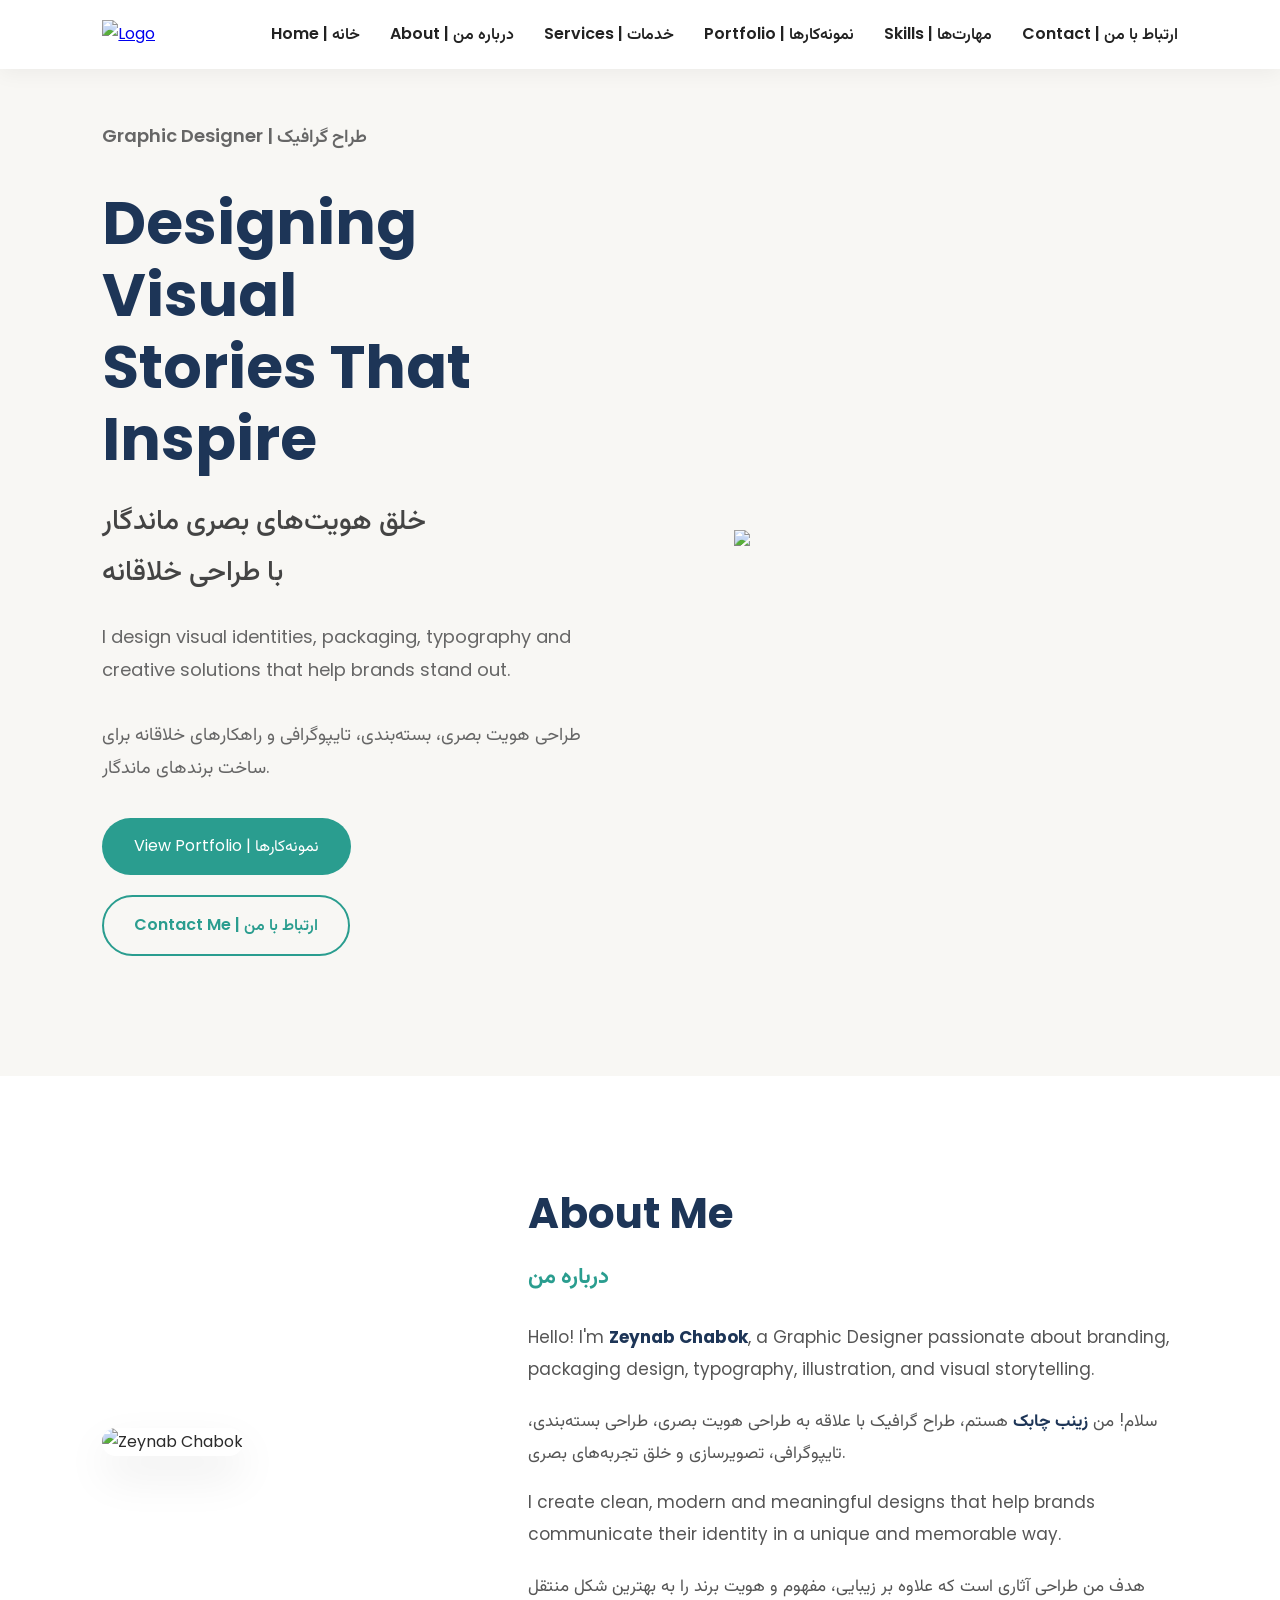
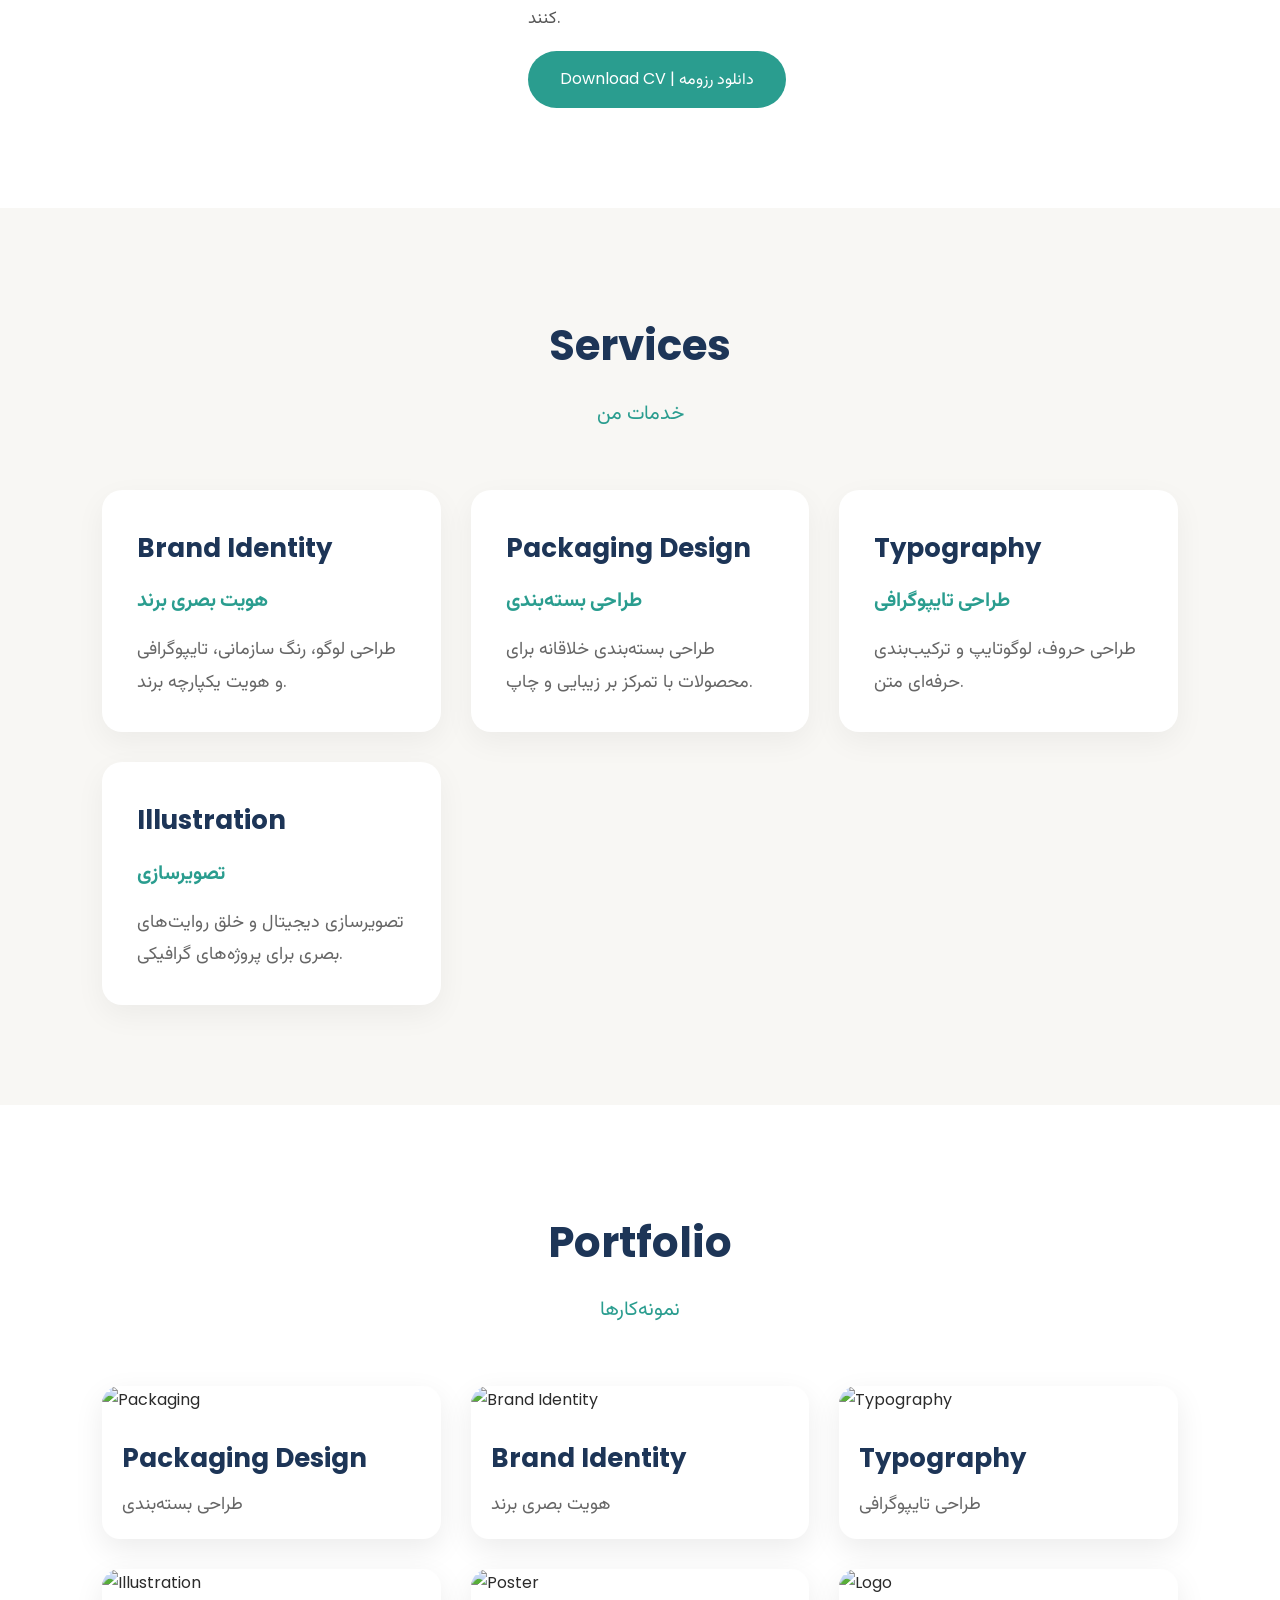
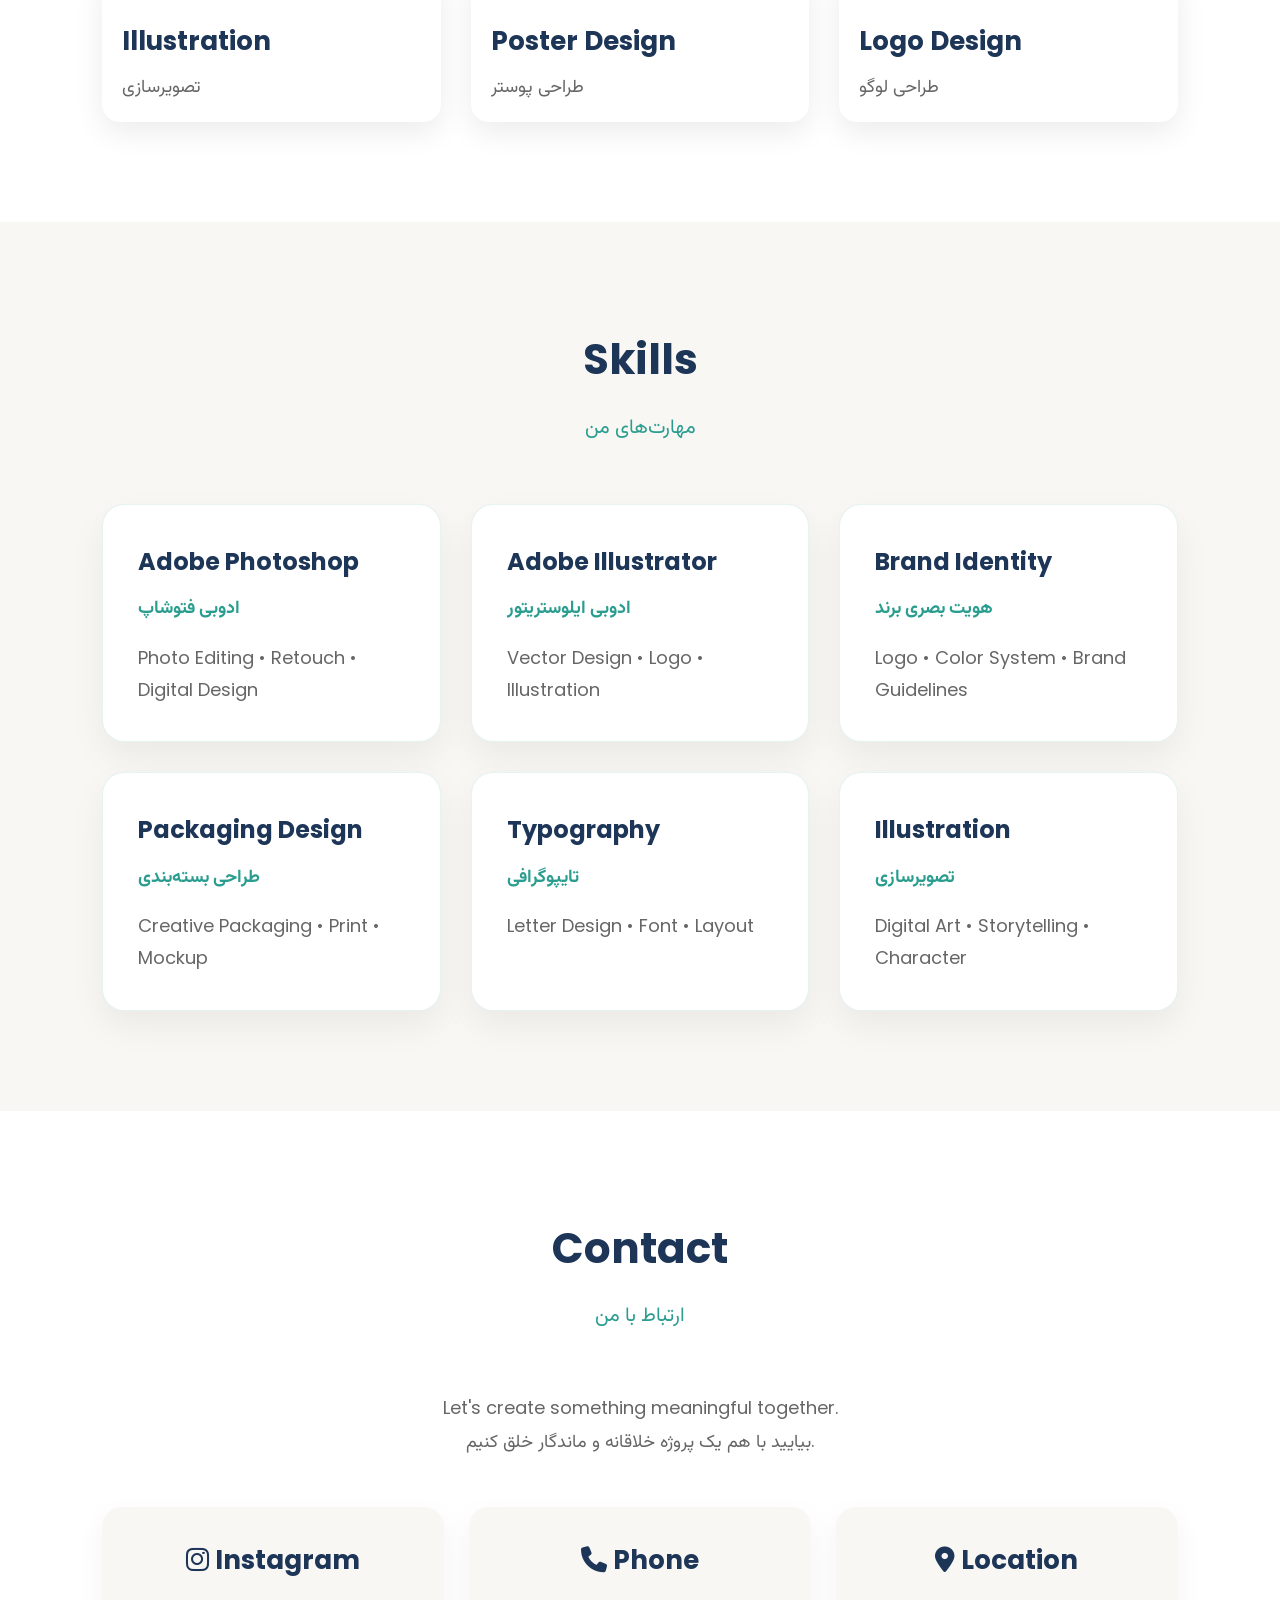
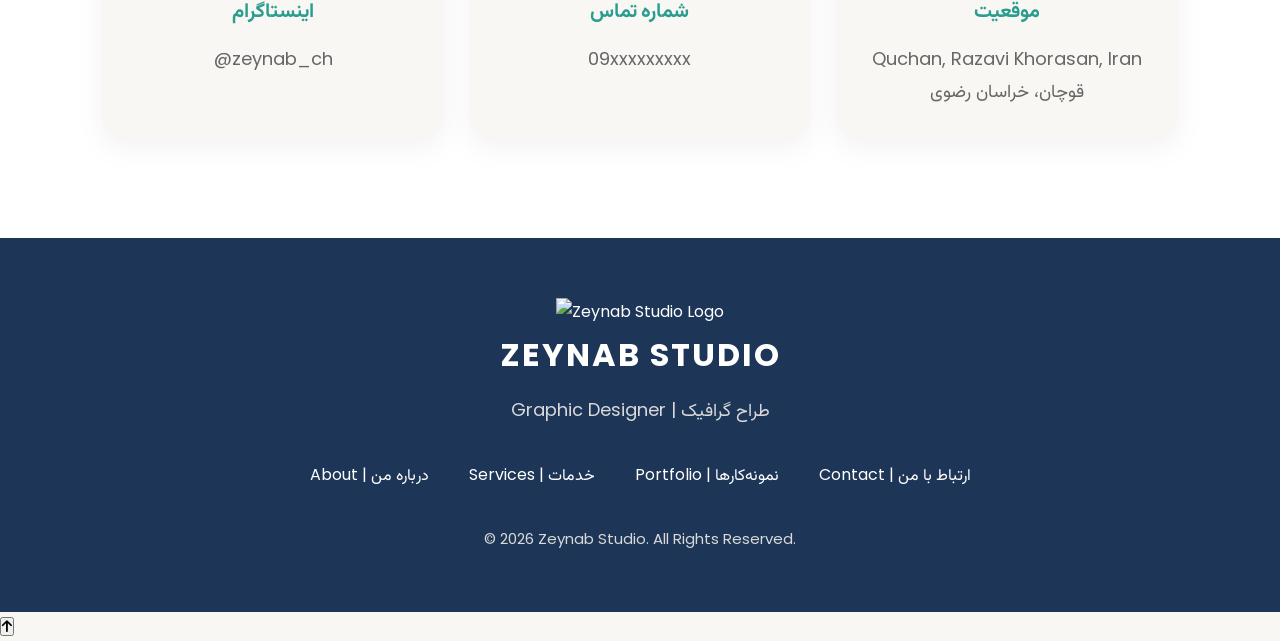
==== index.html @ bbcc833b "Add files via upload" ====
<!DOCTYPE html>
<html lang="en">

<head>

<meta charset="UTF-8">

<meta name="viewport" content="width=device-width, initial-scale=1.0">

<title>Zeynab | Graphic Designer</title>

<link rel="stylesheet" href="style.css">

<link rel="preconnect" href="https://fonts.googleapis.com">

<link rel="preconnect" href="https://fonts.gstatic.com" crossorigin>

<link href="https://fonts.googleapis.com/css2?family=Poppins:wght@300;400;500;600;700&display=swap" rel="stylesheet">

<link href="https://fonts.googleapis.com/css2?family=Vazirmatn:wght@300;400;500;600;700&display=swap" rel="stylesheet">
<link rel="stylesheet" href="https://cdnjs.cloudflare.com/ajax/libs/font-awesome/6.7.2/css/all.min.css">




</head>
<script src="https://unpkg.com/aos@2.3.4/dist/aos.js"></script>
<body>

<nav>

    <a href="index.html" class="logo">
    <img id="site-logo" src="images/logo-dark.png.png" alt="Logo">
</a>


    <div class="menu-toggle">
        <i class="fa-solid fa-bars"></i>
    </div>

    <ul class="nav-links">

        <li><a href="#home">Home | خانه</a></li>

        <li><a href="#about">About | درباره من</a></li>

        <li><a href="#services">Services | خدمات</a></li>

        <li><a href="#portfolio">Portfolio | نمونه‌کارها</a></li>

        <li><a href="#skills">Skills | مهارت‌ها</a></li>

        <li><a href="#contact">Contact | ارتباط با من</a></li>

    </ul>

</nav>

<section class="hero" id="home">

    <div class="hero-text">

        <p class="hero-subtitle">Graphic Designer | طراح گرافیک</p>

        <h1>
            Designing Visual
            <br>
            Stories That Inspire
        </h1>

        <h2>
            خلق هویت‌های بصری ماندگار
            <br>
            با طراحی خلاقانه
        </h2>

        <p class="hero-description">
            I design visual identities, packaging, typography and creative solutions
            that help brands stand out.
            <br><br>
            طراحی هویت بصری، بسته‌بندی، تایپوگرافی و راهکارهای خلاقانه برای ساخت برندهای ماندگار.
        </p>

        <div class="hero-buttons">

            <a href="#portfolio" class="btn">
                View Portfolio | نمونه‌کارها
            </a>

            <a href="#contact" class="btn-outline">
                Contact Me | ارتباط با من
            </a>

        </div>

    </div>

    <div class="hero-image">

        <img src="images/logo.png2.jpg" >

    </div>

</section>

<section class="about" id="about">

    <div class="about-image">
        <img src="images/logo.png2.jpg" alt="Zeynab Chabok">
    </div>

    <div class="about-text">

        <h2>About Me</h2>
        <h3>درباره من</h3>

        <p>
            Hello! I'm <strong>Zeynab Chabok</strong>, a Graphic Designer passionate about branding, packaging design, typography, illustration, and visual storytelling.
        </p>

        <p>
            سلام! من <strong>زینب چابک</strong> هستم، طراح گرافیک با علاقه به طراحی هویت بصری، طراحی بسته‌بندی، تایپوگرافی، تصویرسازی و خلق تجربه‌های بصری.
        </p>

        <p>
            I create clean, modern and meaningful designs that help brands communicate their identity in a unique and memorable way.
        </p>

        <p>
            هدف من طراحی آثاری است که علاوه بر زیبایی، مفهوم و هویت برند را به بهترین شکل منتقل کنند.
        </p>

        <a href="#" class="btn">Download CV | دانلود رزومه</a>

    </div>

</section>

<section class="services" id="services">

    <div class="section-title">
        <h2>Services</h2>
        <p>خدمات من</p>
    </div>

    <div class="service-container">

        <div class="service-card">
            <h3>Brand Identity</h3>
            <h4>هویت بصری برند</h4>
            <p>
                طراحی لوگو، رنگ سازمانی، تایپوگرافی و هویت یکپارچه برند.
            </p>
        </div>

        <div class="service-card">
            <h3>Packaging Design</h3>
            <h4>طراحی بسته‌بندی</h4>
            <p>
                طراحی بسته‌بندی خلاقانه برای محصولات با تمرکز بر زیبایی و چاپ.
            </p>
        </div>

        <div class="service-card">
            <h3>Typography</h3>
            <h4>طراحی تایپوگرافی</h4>
            <p>
                طراحی حروف، لوگوتایپ و ترکیب‌بندی حرفه‌ای متن.
            </p>
        </div>

        <div class="service-card">
            <h3>Illustration</h3>
            <h4>تصویرسازی</h4>
            <p>
                تصویرسازی دیجیتال و خلق روایت‌های بصری برای پروژه‌های گرافیکی.
            </p>
        </div>

    </div>

</section>

<section class="portfolio" id="portfolio">

    <div class="section-title">
        <h2>Portfolio</h2>
        <p>نمونه‌کارها</p>
    </div>

    <div class="portfolio-grid">

        <a href="packaging.html" class="portfolio-card">
            <img src="images/packaging.jpeg2.jpeg" alt="Packaging">
            <h3>Packaging Design</h3>
            <p>طراحی بسته‌بندی</p>
        </a>

        <a href="branding.html" class="portfolio-card">
            <img src="images/branding.jpeg2.jpeg" alt="Brand Identity">
            <h3>Brand Identity</h3>
            <p>هویت بصری برند</p>
        </a>

        <a href="typography.html" class="portfolio-card">
           
            <img src="images/typography.jpg2.jpg" alt="Typography">
            <h3>Typography</h3>
            <p>طراحی تایپوگرافی</p>
        </a>

        <a href="illustration.html" class="portfolio-card">
            <img src="images/illustration.png.png" alt="Illustration">
            <h3>Illustration</h3>
            
            <p>تصویرسازی</p>
        </a>

        <a href="poster.html" class="portfolio-card">
            <img src="images/poster.png4.png" alt="Poster">
            <h3>Poster Design</h3>
            <p>طراحی پوستر</p>
        </a>

        <a href="logo.html" class="portfolio-card">
            <img src="images/logo.jpeg11.png" alt="Logo">
            <h3>Logo Design</h3>
            <p>طراحی لوگو</p>
        </a>

    </div>

</section>
<section class="skills" id="skills">

    <div class="section-title">
        <h2>Skills</h2>
        <p>مهارت‌های من</p>
    </div>

    <div class="skills-grid">

        <div class="skill-card">
            <h3>Adobe Photoshop</h3>
            <h4>ادوبی فتوشاپ</h4>
            <p>Photo Editing • Retouch • Digital Design</p>
        </div>

        <div class="skill-card">
            <h3>Adobe Illustrator</h3>
            <h4>ادوبی ایلوستریتور</h4>
            <p>Vector Design • Logo • Illustration</p>
        </div>

        <div class="skill-card">
            <h3>Brand Identity</h3>
            <h4>هویت بصری برند</h4>
            <p>Logo • Color System • Brand Guidelines</p>
        </div>

        <div class="skill-card">
            <h3>Packaging Design</h3>
            <h4>طراحی بسته‌بندی</h4>
            <p>Creative Packaging • Print • Mockup</p>
        </div>

        <div class="skill-card">
            <h3>Typography</h3>
            <h4>تایپوگرافی</h4>
            <p>Letter Design • Font • Layout</p>
        </div>

        <div class="skill-card">
            <h3>Illustration</h3>
            <h4>تصویرسازی</h4>
            <p>Digital Art • Storytelling • Character</p>
        </div>

    </div>

</section>
<section class="contact" id="contact">

    <div class="section-title">
        <h2>Contact</h2>
        <p>ارتباط با من</p>
    </div>

    <p class="contact-intro">
        Let's create something meaningful together.
        <br>
        بیایید با هم یک پروژه خلاقانه و ماندگار خلق کنیم.
    </p>

    <div class="contact-container">

        <div class="contact-card">
<h3><i class="fa-brands fa-instagram"></i> Instagram</h3>

            <h4>اینستاگرام</h4>
            <p>@zeynab_ch</p>
        </div>

        <div class="contact-card">
            <h3><i class="fa-solid fa-phone"></i> Phone</h3>
            <h4>شماره تماس</h4>
            <p>09xxxxxxxxx</p>
        </div>

        <div class="contact-card">
            <h3><i class="fa-solid fa-location-dot"></i> Location</h3>
            <h4>موقعیت</h4>
            <p>Quchan, Razavi Khorasan, Iran</p>
            <p>قوچان، خراسان رضوی</p>
        </div>

    </div>

</section>
<footer>

    <div class="footer-logo">
        <img src="images/logolight.png1.png" alt="Zeynab Studio Logo">
    </div>

    <h2>ZEYNAB STUDIO</h2>

    
    <p>Graphic Designer | طراح گرافیک</p>

    <div class="footer-links">

        <a href="#about">About | درباره من</a>

        <a href="#services">Services | خدمات</a>

        <a href="#portfolio">Portfolio | نمونه‌کارها</a>

        <a href="#contact">Contact | ارتباط با من</a>

    </div>

    <p class="copyright">
        © 2026 Zeynab Studio. All Rights Reserved.
    </p>

</footer>
<div id="lightbox" class="lightbox">

    <span class="close">&times;</span>

    <img id="lightbox-img" src="" alt="">

</div>
<script src="script.js"></script>
<button id="backToTop" class="back-to-top" aria-label="Back to top">
    <i class="fa-solid fa-arrow-up"></i>
</button>
</body>

</html>
---- style.css ----
*{
    margin:0;
    padding:0;
    box-sizing:border-box;
}

html{
    scroll-behavior:smooth;
}

body{
    font-family:'Poppins','Vazirmatn',sans-serif;
    background:#F8F7F4;
    color:#2B2B2B;
    font-size:16px;
    line-height:1.8;
}

/* ===== Navbar ===== */

nav{
    width:100%;
    display:flex;
    justify-content:space-between;
    align-items:center;
    padding:20px 8%;
    background:#ffffff;
    position:fixed;
    top:0;
    left:0;
    box-shadow:0 4px 20px rgba(0,0,0,.05);
    z-index:1000;
}

.logo img{
    width: 100px;px;
}

nav ul{
    display:flex;
    list-style:none;
    gap:35px;
}

nav ul li a{
    text-decoration:none;
    color:#1D3557;
    font-weight:500;
    transition:.3s;
}

nav ul li a:hover{
    color:#2A9D8F;
}

/* ===== Hero ===== */

.hero{
    min-height:100vh;
    display:flex;
    justify-content:space-between;
    align-items:center;
    padding:120px 8%;
}

.hero-text{
    max-width:550px;
}

.hero-text h1{
    font-size:58px;
    margin-bottom:10px;
}

.hero-text span{
    color:#2A9D8F;
}

.hero-text h2{
    color:#1D3557;
    margin-bottom:20px;
    font-size:30px;
}

.hero-text p{
    color:#666;
    line-height:1.8;
    margin-bottom:35px;
}

.btn{
    display:inline-block;
    padding:14px 32px;
    background:#2A9D8F;
    color:#fff;
    text-decoration:none;
    border-radius:50px;
    transition:.3s;
}

.btn:hover{
    background:#1D3557;
}

.hero-image img{
    width:360px;
}

/* ===== Responsive ===== */

@media(max-width:768px){

nav{
    padding:18px 5%;
}

nav ul{
    gap:15px;
}

.hero{
    flex-direction:column-reverse;
    text-align:center;
}

.hero-image img{
    width:250px;
    margin-bottom:40px;
}

.hero-text h1{
    font-size:40px;
}

.hero-text h2{
    font-size:24px;
}

}
/* ===== About ===== */

.about{
    display:flex;
    justify-content:space-between;
    align-items:center;
    gap:70px;
    padding:100px 8%;
    background:#ffffff;
}

.about-image img{
    width:350px;
    border-radius:25px;
    box-shadow:0 20px 45px rgba(0,0,0,.08);
}

.about-text{
    max-width:650px;
}

.about-text h2{
    font-size:42px;
    color:#1D3557;
    margin-bottom:5px;
}

.about-text h3{
    font-size:22px;
    color:#2A9D8F;
    margin-bottom:25px;
}

.about-text p{
    font-size:17px;
    line-height:1.9;
    color:#555;
    margin-bottom:18px;
}

.about-text strong{
    color:#1D3557;
}

@media(max-width:768px){

.about{
    flex-direction:column;
    text-align:center;
}

.about-image img{
    width:250px;
}

.about-text h2{
    font-size:34px;
}

.about-text h3{
    font-size:20px;
}

}
/* ===== Services ===== */

.services{
    padding:100px 8%;
    background:#F8F7F4;
}

.section-title{
    text-align:center;
    margin-bottom:60px;
}

.section-title h2{
    font-size:42px;
    color:#1D3557;
}

.section-title p{
    color:#2A9D8F;
    margin-top:10px;
    font-size:20px;
}

.service-container{
    display:grid;
    grid-template-columns:repeat(auto-fit,minmax(250px,1fr));
    gap:30px;
}

.service-card{
    background:#fff;
    padding:35px;
    border-radius:20px;
    box-shadow:0 10px 30px rgba(0,0,0,.05);
    transition:.3s;
}

.service-card:hover{
    transform:translateY(-8px);
}

.service-card h3{
    color:#1D3557;
    margin-bottom:10px;
}

.service-card h4{
    color:#2A9D8F;
    margin-bottom:15px;
}

.service-card p{
    color:#666;
    line-height:1.8;
}
/* ===== Portfolio ===== */

.portfolio{
    padding:100px 8%;
    background:#ffffff;
}

.portfolio-grid{
    display:grid;
    grid-template-columns:repeat(auto-fit,minmax(300px,1fr));
    gap:30px;
}

.portfolio-card{
    background:#fff;
    border-radius:18px;
    overflow:hidden;
    box-shadow:0 10px 30px rgba(0,0,0,.08);
    transition:.3s;
}

.portfolio-card:hover{
    transform:translateY(-8px);
}

.portfolio-card img{
    width:100%;
    display:block;
}

.portfolio-card h3{
    padding:20px 20px 5px;
    color:#1D3557;
}

.portfolio-card p{
    padding:0 20px 20px;
    color:#666;
}
/* ===== Skills ===== */

.skills{
    padding:100px 8%;
    background:#F8F7F4;
}

.skills-grid{

display:grid;

grid-template-columns:repeat(auto-fit,minmax(280px,1fr));

gap:30px;

}

.skill-card{

background:#ffffff;

padding:35px;

border-radius:22px;

box-shadow:0 15px 35px rgba(0,0,0,.06);

transition:.35s;

border:1px solid rgba(42,157,143,.12);

}

.skill-card:hover{

transform:translateY(-10px);

box-shadow:0 20px 45px rgba(42,157,143,.18);

}

.skill-card h3{

font-size:24px;

color:#1D3557;

margin-bottom:8px;

}

.skill-card h4{

font-size:18px;

color:#2A9D8F;

margin-bottom:18px;

}

.skill-card p{

line-height:1.8;

color:#666;

}
/* ===== Contact ===== */

.contact{
    padding:100px 8%;
    background:#ffffff;
}

.contact-container{
    display:grid;
    grid-template-columns:repeat(auto-fit,minmax(250px,1fr));
    gap:25px;
}

.contact-card{
    background:#F8F7F4;
    padding:30px;
    border-radius:20px;
    text-align:center;
    box-shadow:0 10px 30px rgba(0,0,0,.05);
    transition:.3s;
}

.contact-card:hover{
    transform:translateY(-8px);
}

.contact-card h3{
    color:#1D3557;
    margin-bottom:8px;
}

.contact-card h4{
    color:#2A9D8F;
    margin-bottom:15px;
}

.contact-card p{
    color:#666;
    word-break:break-word;
}
.contact-intro{
    text-align:center;
    color:#666;
    line-height:1.8;
    margin-bottom:50px;
    font-size:18px;
}
/* ===== Footer ===== */

footer{
    background:#1D3557;
    color:#ffffff;
    text-align:center;
    padding:60px 8%;
}

.footer-logo img{
    width: 160px;px;
    margin-bottom:35pxpx;
}

footer h2{
    font-size:32px;
    margin-bottom:10px;
    letter-spacing:2px;
}

footer p{
    color:#d9d9d9;
}

.footer-links{
    margin:35px 0;
}

.footer-links a{
    color:#ffffff;
    text-decoration:none;
    margin:0 18px;
    transition:.3s;
}

.footer-links a:hover{
    color:#2A9D8F;
}

.copyright{
    margin-top:30px;
    font-size:15px;
}
/* ===== Typography ===== */

h1{
    font-size:56px;
}

h2{
    font-size:42px;
}

h3{
    font-size:26px;
}

h4{
    font-size:20px;
}

p{
    font-size:18px;
}

/* ===== Mobile ===== */

@media (max-width:768px){

body{
    font-size:16px;
}

h1{
    font-size:38px;
}

h2{
    font-size:30px;
}

h3{
    font-size:22px;
}

h4{
    font-size:18px;
}

p{
    font-size:16px;
}

nav{
    padding:18px 20px;
}

section{
    padding:80px 24px;
}

.btn{
    width:100%;
    text-align:center;
    padding:16px;
    font-size:17px;
}

}
/* ===== Hero New ===== */

.hero{

display:flex;

justify-content:space-between;

align-items:center;

gap:60px;

min-height:100vh;

}

.hero-text{

flex:1;

}

.hero-subtitle{

font-size:18px;

color:#2A9D8F;

font-weight:600;

margin-bottom:15px;

}

.hero h1{

font-size:60px;

line-height:1.2;

color:#1D3557;

margin-bottom:20px;

}

.hero h2{

font-size:28px;

font-weight:500;

color:#444;

margin-bottom:25px;

}

.hero-description{

font-size:18px;

color:#666;

max-width:650px;

margin-bottom:40px;

}

.hero-buttons{

display:flex;

gap:20px;

flex-wrap:wrap;

}

.btn-outline{

padding:14px 30px;

border:2px solid #2A9D8F;

border-radius:50px;

text-decoration:none;

color:#2A9D8F;

font-weight:600;

transition:.3s;

}

.btn-outline:hover{

background:#2A9D8F;

color:white;

}

.hero-image{

flex:1;

display:flex;

justify-content:center;

}

.hero-image img{

width:380px;

max-width:100%;

transition:.4s;

}

.hero-image img:hover{

transform:rotate(-5deg) scale(1.05);

}
@media (max-width:768px){

.hero{

flex-direction:column-reverse;

text-align:center;

padding-top:120px;

}

.hero h1{

font-size:38px;

}

.hero h2{

font-size:22px;

}

.hero-description{

font-size:16px;

}

.hero-buttons{

justify-content:center;

}

.hero-image img{

width:240px;

margin-bottom:30px;

}

}
/* ===== Mobile Menu ===== */

.menu-toggle{
    display:none;
    font-size:30px;
    cursor:pointer;
    color:#1D3557;
}

@media(max-width:900px){

.menu-toggle{
    display:block;
}

.nav-links{

position:absolute;

top:85px;

left:0;

width:100%;

background:white;

display:none;

flex-direction:column;

padding:25px;

box-shadow:0 10px 25px rgba(0,0,0,.08);

}

.nav-links.active{

display:flex;

}

.nav-links li{

margin:12px 0;

text-align:center;

}

}
/* ===== Lightbox ===== */

.lightbox{

display:none;

position:fixed;

left:0;

top:0;

width:100%;

height:100%;

background:rgba(0,0,0,.9);

justify-content:center;

align-items:center;

z-index:9999;

padding:20px;

}

.lightbox img{

max-width:90%;

max-height:85%;

border-radius:15px;

}

.close{

position:absolute;

top:30px;

right:40px;

font-size:45px;

color:white;

cursor:pointer;

}
/* ==========================
   Dark Mode
========================== */

body.dark{
    background:#121212;
    color:#f5f5f5;
}

/* Navbar */

body.dark nav{
    background:rgba(20,20,20,.90);
    backdrop-filter:blur(15px);
}

body.dark .nav-links a{
    color:#f5f5f5;
}

body.dark .nav-links a:hover,
body.dark .nav-links a.active{
    color:#2A9D8F;
}

/* Sections */

body.dark .hero,
body.dark .about,
body.dark .services,
body.dark .portfolio,
body.dark .skills,
body.dark .contact,
body.dark .portfolio-hero,
body.dark .page-banner{
    background:#121212;
}

/* Titles */

body.dark h1,
body.dark h2,
body.dark h3,
body.dark h4{
    color:#ffffff;
}

/* Paragraphs */

body.dark p,
body.dark li,
body.dark span{
    color:#d6d6d6;
}

/* Cards */

body.dark .service-card,
body.dark .skill-card,
body.dark .portfolio-card,
body.dark .category-card,
body.dark .contact-card,
body.dark .gallery a{
    background:#1e1e1e;
    color:#ffffff;
    box-shadow:0 10px 30px rgba(0,0,0,.35);
}

/* داخل کارت‌ها */

body.dark .category-card p,
body.dark .gallery h3{
    color:#e6e6e6;
}

/* Buttons */

body.dark .btn,
body.dark .filter-btn,
body.dark .theme-toggle{
    background:#2A9D8F;
    color:#ffffff;
}

body.dark .filter-btn.active{
    background:#2A9D8F;
}

/* Footer */

body.dark footer{
    background:#0b0b0b;
}

body.dark footer p{
    color:#cccccc;
}

/* Lightbox */

body.dark .lightbox{
    background:rgba(0,0,0,.95);
}
/* ===========================
   Modern Dark Mode
=========================== */

body.dark{
    background:#0F172A;
    color:#CBD5E1;
    transition:0.35s;
}

/* Background Sections */

body.dark section,
body.dark .hero,
body.dark .about,
body.dark .services,
body.dark .portfolio,
body.dark .portfolio-hero,
body.dark .page-banner,
body.dark .contact,
body.dark .skills{
    background:#0F172A;
}

/* Navbar */

body.dark nav{
    background:rgba(15,23,42,.85);
    backdrop-filter:blur(20px);
    border-bottom:1px solid #334155;
}

/* Titles */

body.dark h1,
body.dark h2,
body.dark h3,
body.dark h4{
    color:#F8FAFC;
}

/* Text */

body.dark p,
body.dark li,
body.dark span,
body.dark a{
    color:#CBD5E1;
}

/* Links */

body.dark .nav-links a:hover,
body.dark .nav-links a.active{
    color:#2DD4BF;
}

/* Cards */

body.dark .service-card,
body.dark .portfolio-card,
body.dark .category-card,
body.dark .gallery a,
body.dark .skill-card,
body.dark .contact-card{

    background:#1E293B;

    border:1px solid #334155;

    box-shadow:0 15px 40px rgba(0,0,0,.35);

}

/* Buttons */

body.dark .btn,
body.dark .filter-btn,
body.dark .theme-toggle{

    background:#2DD4BF;

    color:#0F172A;

}

body.dark .filter-btn.active{

    background:#2DD4BF;

}

/* Footer */

body.dark footer{

    background:#020617;

}

body.dark footer p{

    color:#94A3B8;

}

/* Inputs */

body.dark input,
body.dark textarea{

    background:#1E293B;

    color:#F8FAFC;

    border:1px solid #334155;

}

body.dark input::placeholder,
body.dark textarea::placeholder{

    color:#94A3B8;

}
/* ===========================
   Portfolio Page
=========================== */

.portfolio-hero{
    padding:140px 8% 70px;
    text-align:center;
    background:#F8F7F4;
}

.portfolio-hero h1{
    font-size:56px;
    color:#1D3557;
    margin-bottom:10px;
}

.portfolio-hero h2{
    font-size:28px;
    margin-bottom:25px;
    color:#2A9D8F;
}

.portfolio-hero p{
    max-width:850px;
    margin:15px auto;
    line-height:1.9;
    color:#555;
    font-size:18px;
}

/* ===========================
   Categories
=========================== */

.categories{

    display:grid;

    grid-template-columns:repeat(auto-fit,minmax(280px,1fr));

    gap:30px;

    padding:60px 8%;

}

.category-card{

    background:#fff;

    border-radius:22px;

    padding:45px 30px;

    text-align:center;

    text-decoration:none;

    color:#1D3557;

    box-shadow:0 12px 35px rgba(0,0,0,.08);

    transition:.35s;

}

.category-card:hover{

    transform:translateY(-10px);

    box-shadow:0 18px 40px rgba(0,0,0,.12);

}

.category-card i{

    font-size:52px;

    color:#2A9D8F;

    margin-bottom:20px;

}

.category-card h3{

    font-size:26px;

    margin-bottom:10px;

}

.category-card p{

    font-size:18px;

    color:#666;

}

/* ===========================
   Active Menu
=========================== */

.nav-links a.active{

    color:#2A9D8F;

    font-weight:bold;

}

/* ===========================
   Responsive
=========================== */

@media(max-width:768px){

.portfolio-hero h1{

font-size:42px;

}

.portfolio-hero h2{

font-size:22px;

}

.portfolio-hero p{

font-size:16px;

}

.categories{

padding:40px 20px;

}

}
/* ===========================
   Page Banner
=========================== */

.page-banner{

padding:140px 8% 60px;

text-align:center;

background:#F8F7F4;

}

.page-banner h1{

font-size:52px;

color:#1D3557;

margin-bottom:10px;

}

.page-banner h2{

font-size:26px;

color:#2A9D8F;

margin-bottom:25px;

}

.page-banner p{

max-width:850px;

margin:12px auto;

font-size:18px;

line-height:1.9;

color:#666;

}

/* ===========================
   Gallery
=========================== */

.gallery{

display:grid;

grid-template-columns:repeat(auto-fit,minmax(320px,1fr));

gap:30px;

padding:60px 8%;

}

.gallery a{

background:white;

border-radius:20px;

overflow:hidden;

text-decoration:none;

color:#1D3557;

box-shadow:0 10px 30px rgba(0,0,0,.08);

transition:.3s;

}

.gallery a:hover{

transform:translateY(-8px);

}

.gallery img{

width:100%;

display:block;

}

.gallery h3{

padding:20px;

text-align:center;

}
.portfolio-card{
    display:block;
    text-decoration:none;
    color:inherit;
    cursor:pointer;
}
/*=========================
Typography Gallery
=========================*/

.gallery{

display:grid;

grid-template-columns:repeat(auto-fit,minmax(320px,1fr));

gap:35px;

padding:70px 8%;

}

.project-card{

background:#ffffff;

border-radius:22px;

overflow:hidden;

box-shadow:0 15px 35px rgba(0,0,0,.08);

transition:.35s;

}

.project-card:hover{

transform:translateY(-10px);

}

.project-card img{

width:100%;

display:block;

}

.project-info{

padding:25px;

}

.project-info h3{

font-size:24px;

color:#1D3557;

margin-bottom:10px;

}

.project-info p{

color:#666;

line-height:1.8;

margin-bottom:20px;

}

.view-btn{

display:inline-block;

padding:12px 28px;

background:#2DD4BF;

color:white;

text-decoration:none;

border-radius:50px;

transition:.3s;

}

.view-btn:hover{

background:#14B8A6;

}
/* ==========================
   Project Navigation
========================== */

.project-navigation{
    display:flex;
    justify-content:space-between;
    align-items:center;
    padding:60px 8%;
    gap:20px;
}

.nav-project{
    text-decoration:none;
    color:#fff;
    background:#14b8a6;
    padding:14px 28px;
    border-radius:50px;
    font-size:17px;
    font-weight:600;
    transition:.3s;
    box-shadow:0 8px 20px rgba(20,184,166,.25);
}

.nav-project:hover{
    background:#0f766e;
    transform:translateY(-4px);
}
.project-description{

max-width:900px;

margin:60px auto;

padding:0 25px;

text-align:center;

line-height:2;

}

.project-description h2{

margin-bottom:25px;

font-size:34px;

color:#14b8a6;

}

.project-description p{

margin-bottom:20px;

font-size:18px;

}
.header{
    position:sticky;
    top:0;
    width:100%;
    z-index:999;
    backdrop-filter:blur(15px);
    background:rgba(255,255,255,.75);
    border-bottom:1px solid rgba(0,0,0,.08);
}

.navbar{
    max-width:1200px;
    margin:auto;
    display:flex;
    justify-content:space-between;
    align-items:center;
    padding:18px 25px;
}

.nav-links{
    display:flex;
    gap:30px;
    list-style:none;
}

.nav-links a{
    color:#222;
    text-decoration:none;
    font-weight:600;
    transition:.3s;
}

.nav-links a:hover{
    color:#14b8a6;
}

.logo img{
    width:70px;
}

#theme-toggle{
    border:none;
    background:#14b8a6;
    color:white;
    width:45px;
    height:45px;
    border-radius:50%;
    cursor:pointer;
    transition:.3s;
}

#theme-toggle:hover{
    transform:rotate(180deg);
}
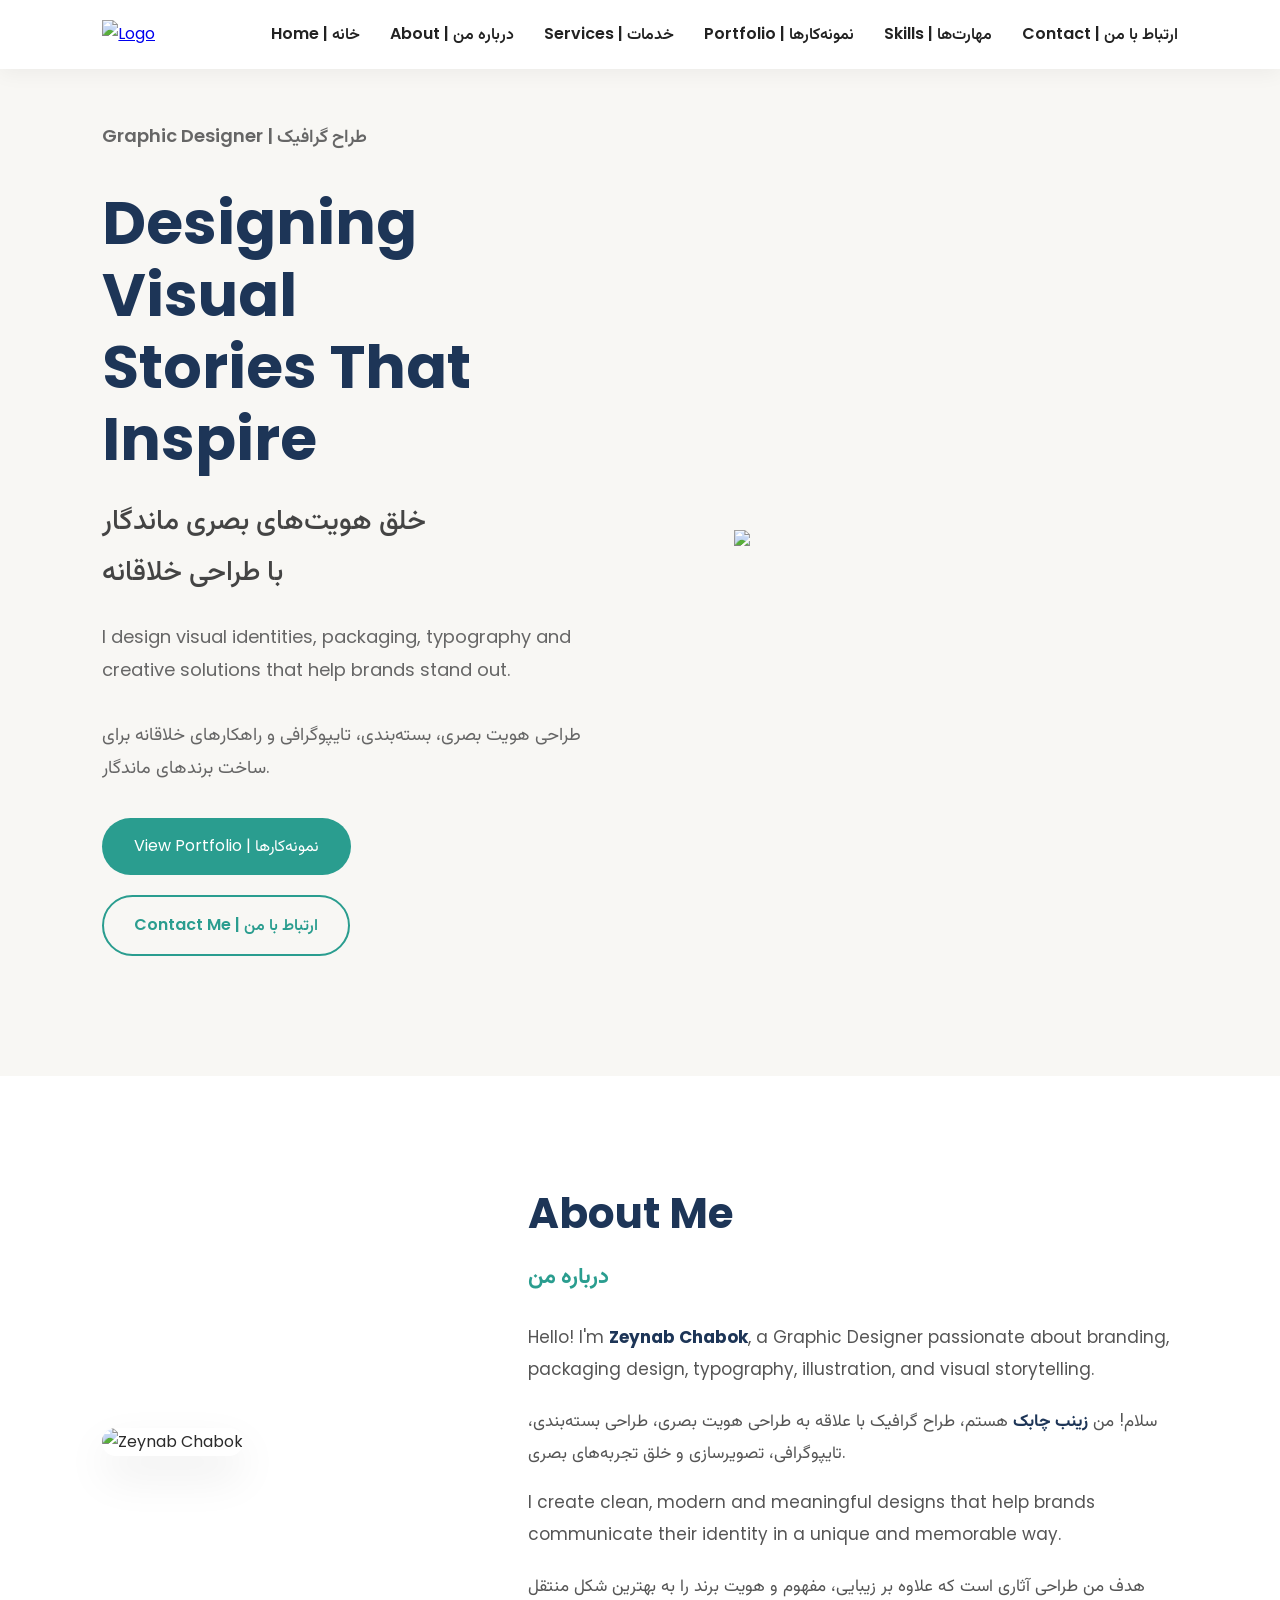
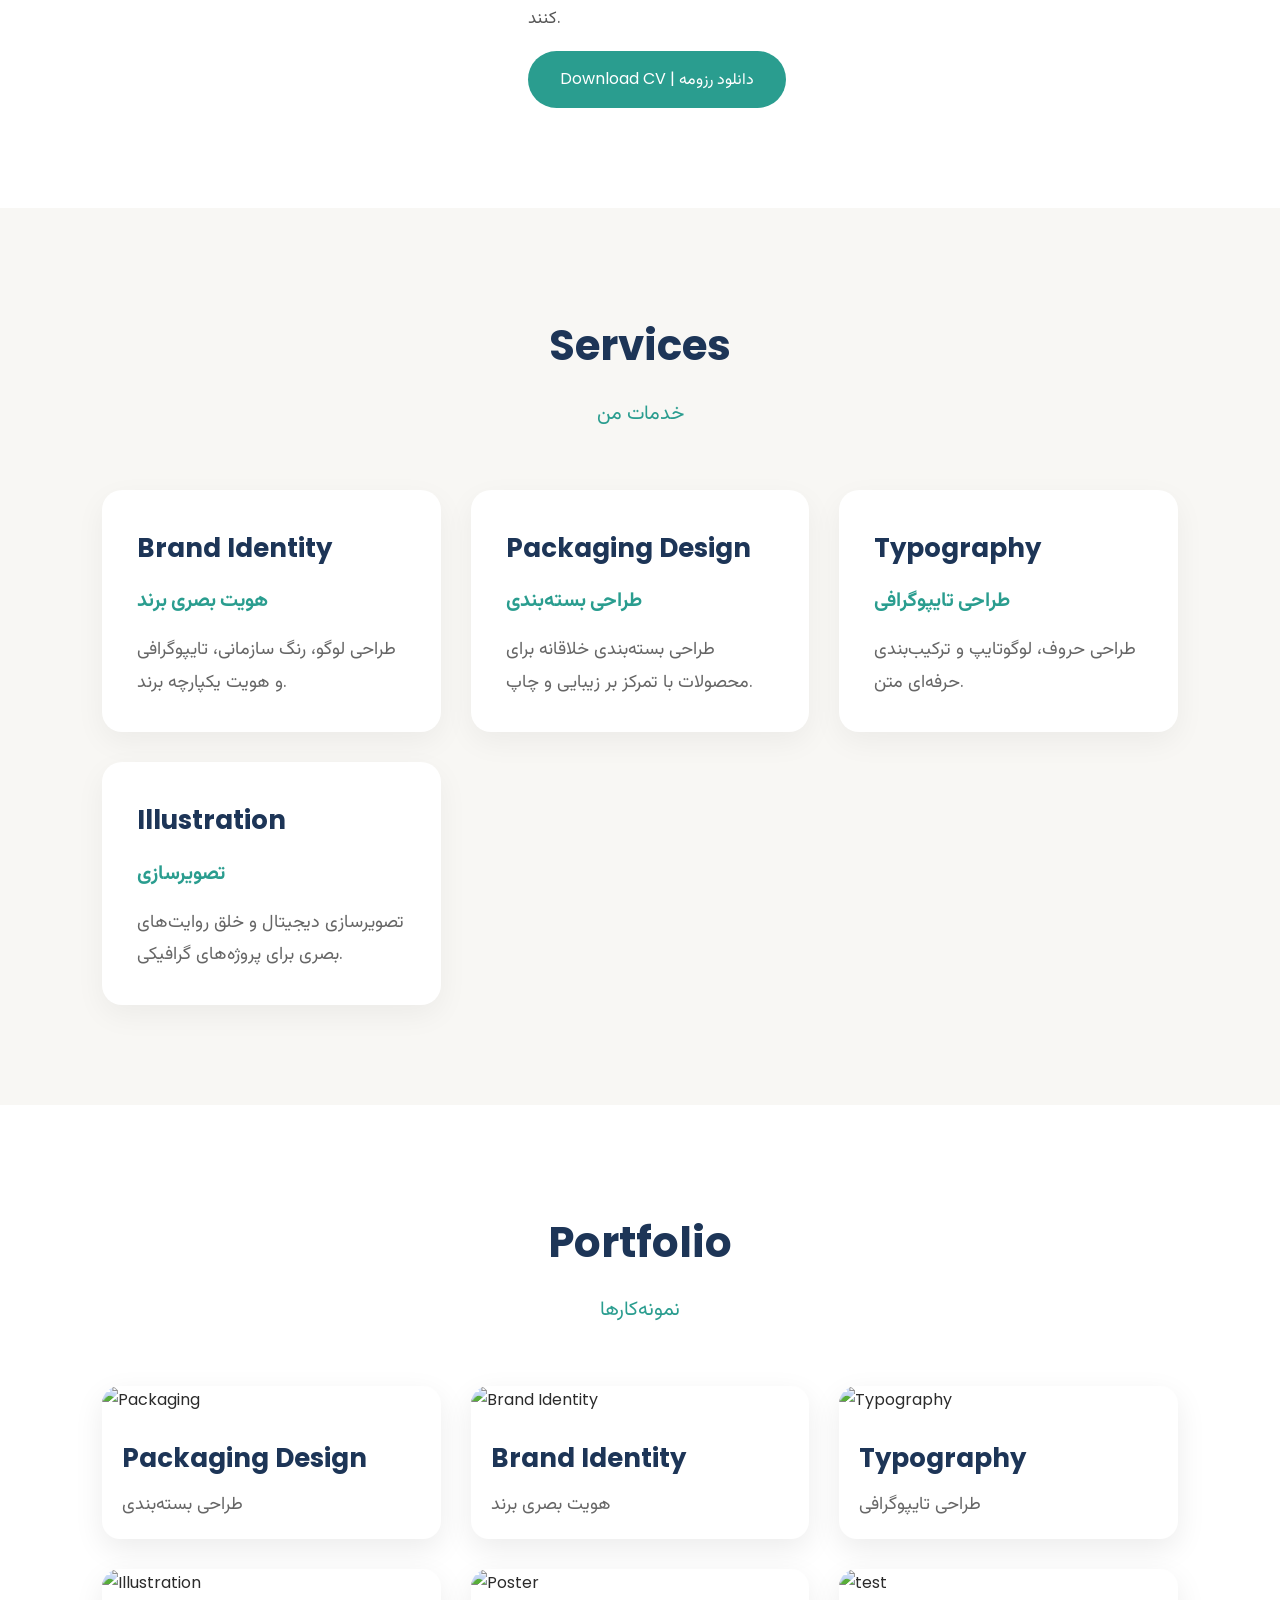
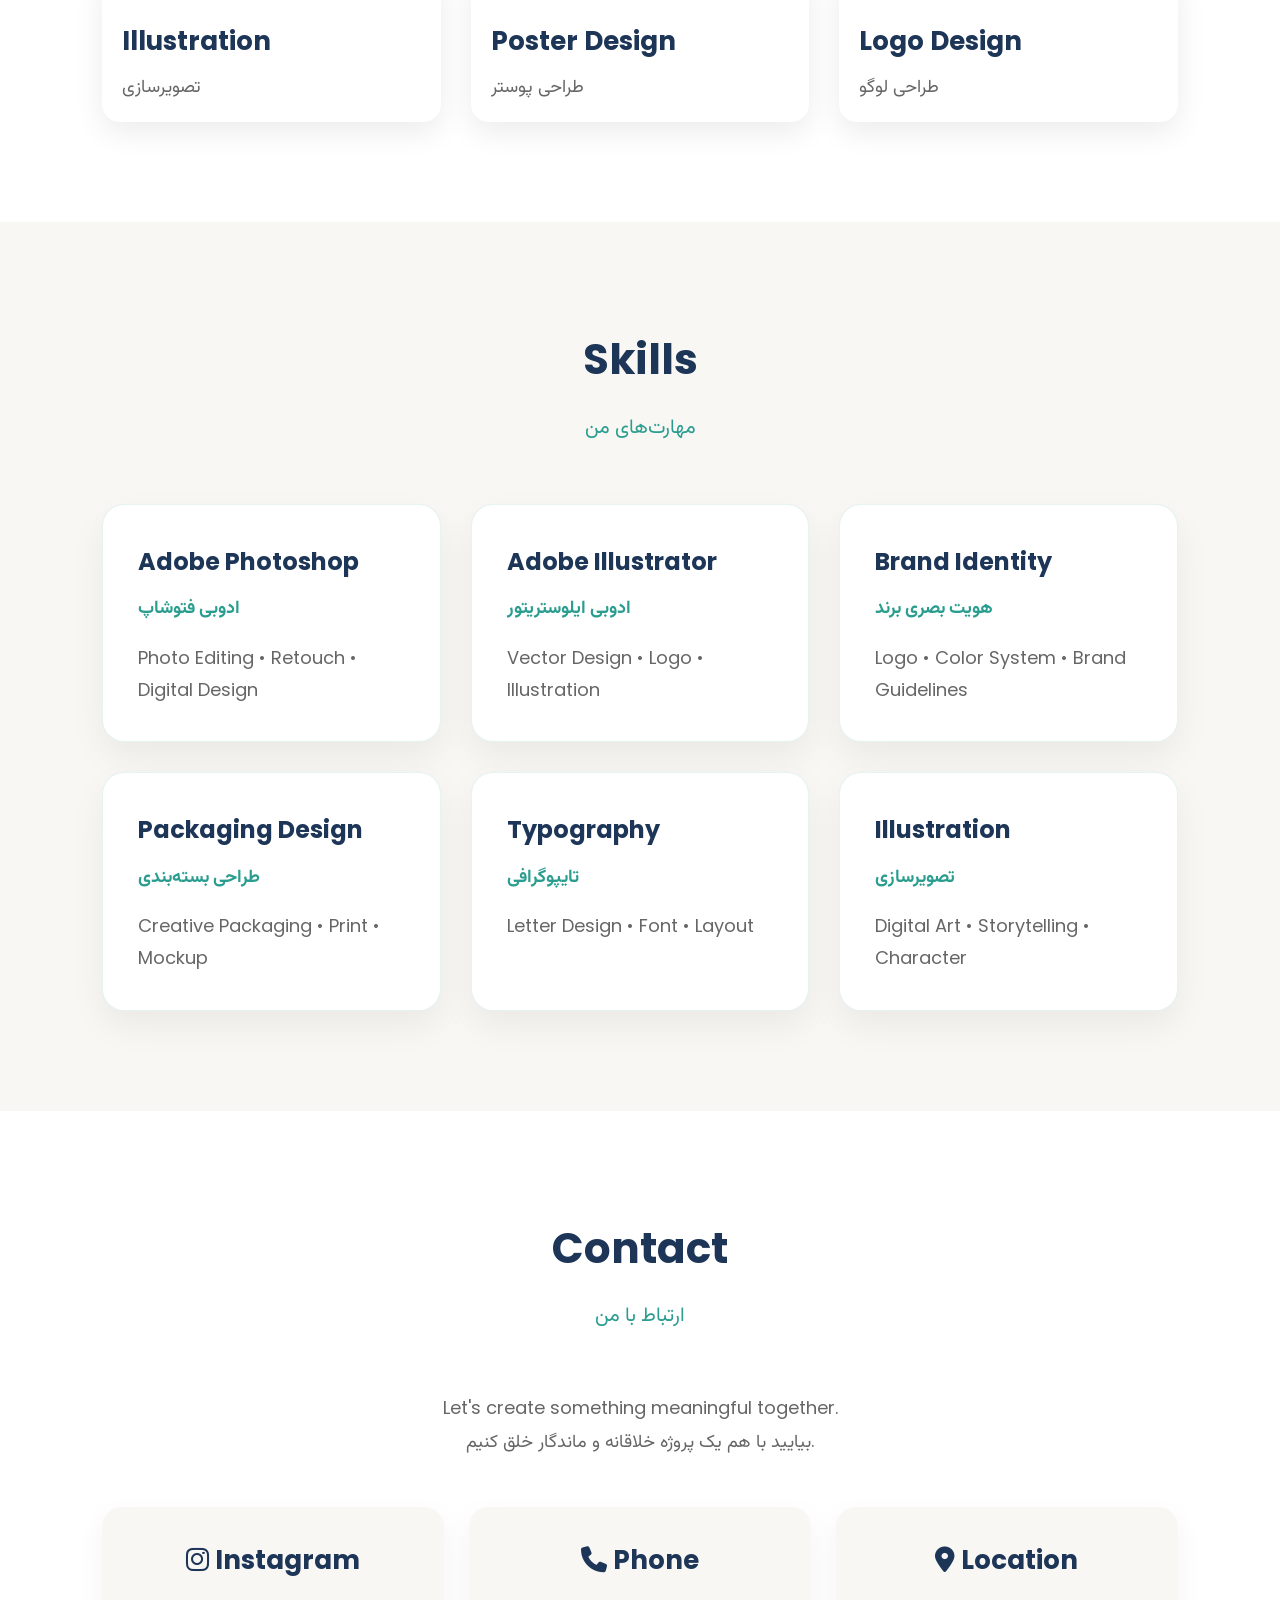
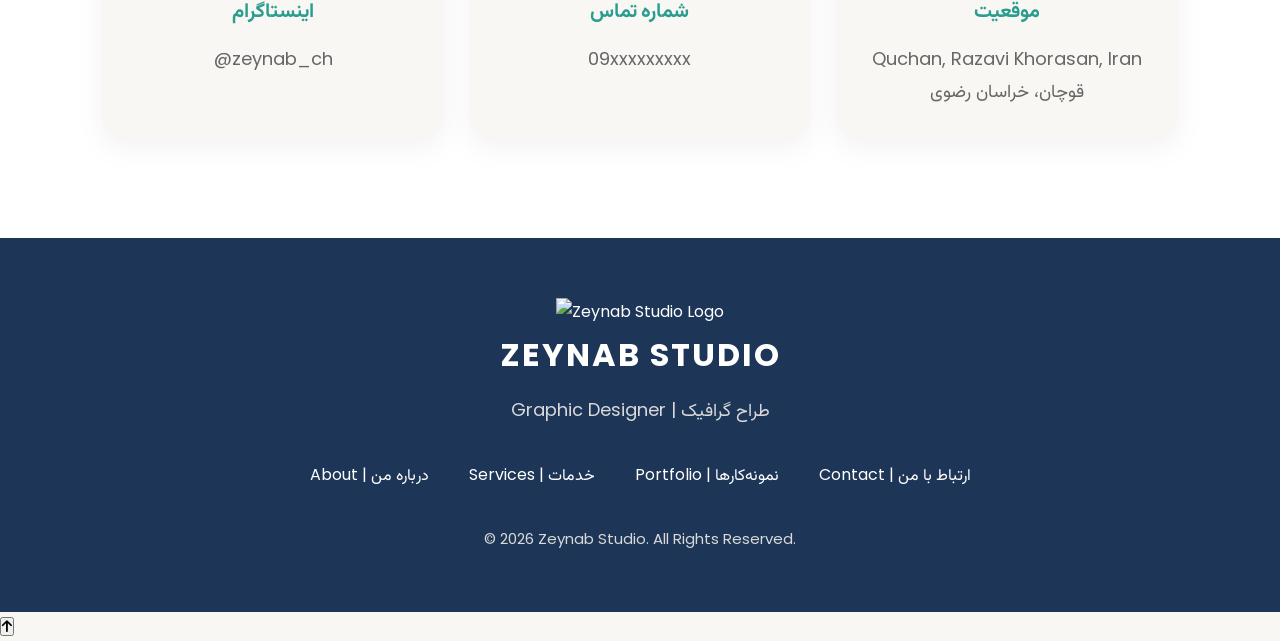
==== commit ddf86ca8: "Update index.html" ====
--- a/index.html
+++ b/index.html
@@ -30,7 +30,7 @@
 <nav>
 
     <a href="index.html" class="logo">
-    <img id="site-logo" src="images/logo-dark.png.png" alt="Logo">
+    <img id="site-logo" src="./images/logo-dark.png.png" alt="Logo">
 </a>
 
 
@@ -223,7 +223,7 @@
         </a>
 
         <a href="logo.html" class="portfolio-card">
-            <img src="images/logo.jpeg11.png" alt="Logo">
+            <img src="./images/logo.jpeg11.png" alt="test">
             <h3>Logo Design</h3>
             <p>طراحی لوگو</p>
         </a>
@@ -358,4 +358,4 @@
 </button>
 </body>
 
-</html>+</html>
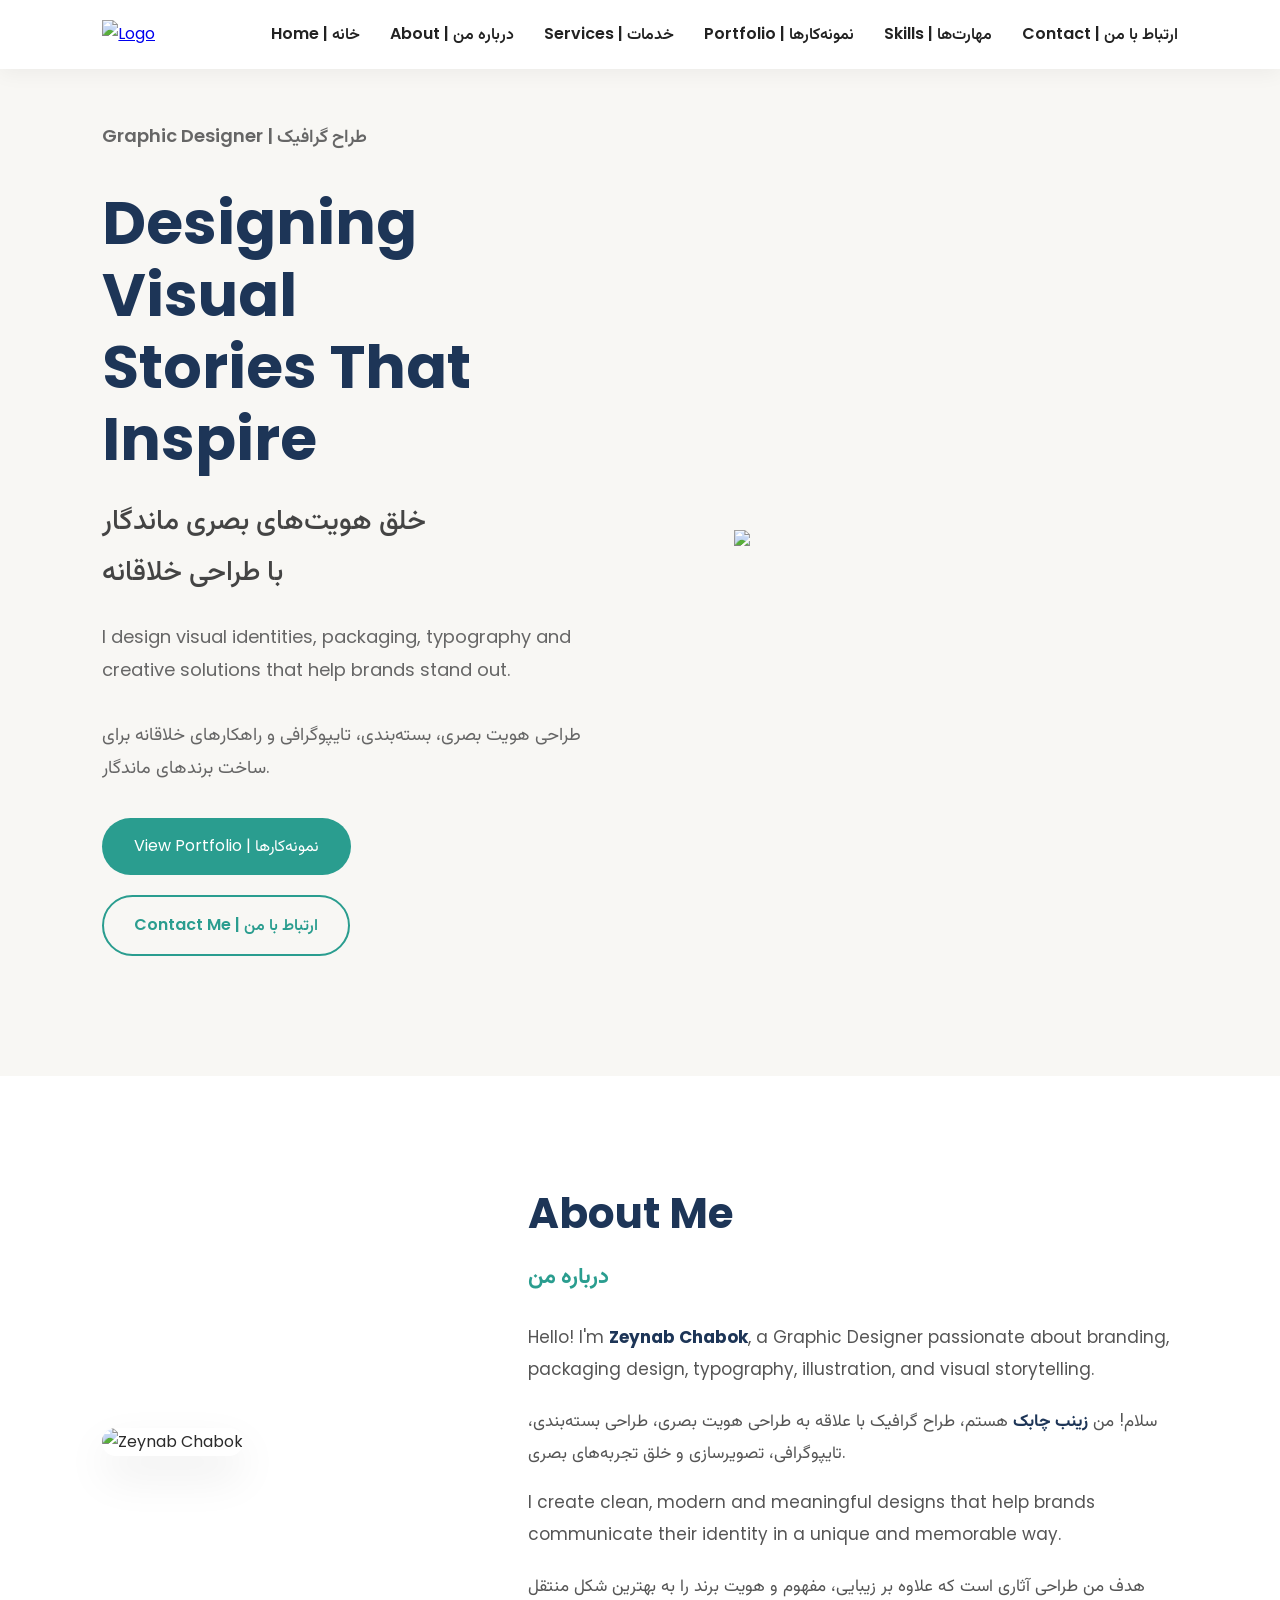
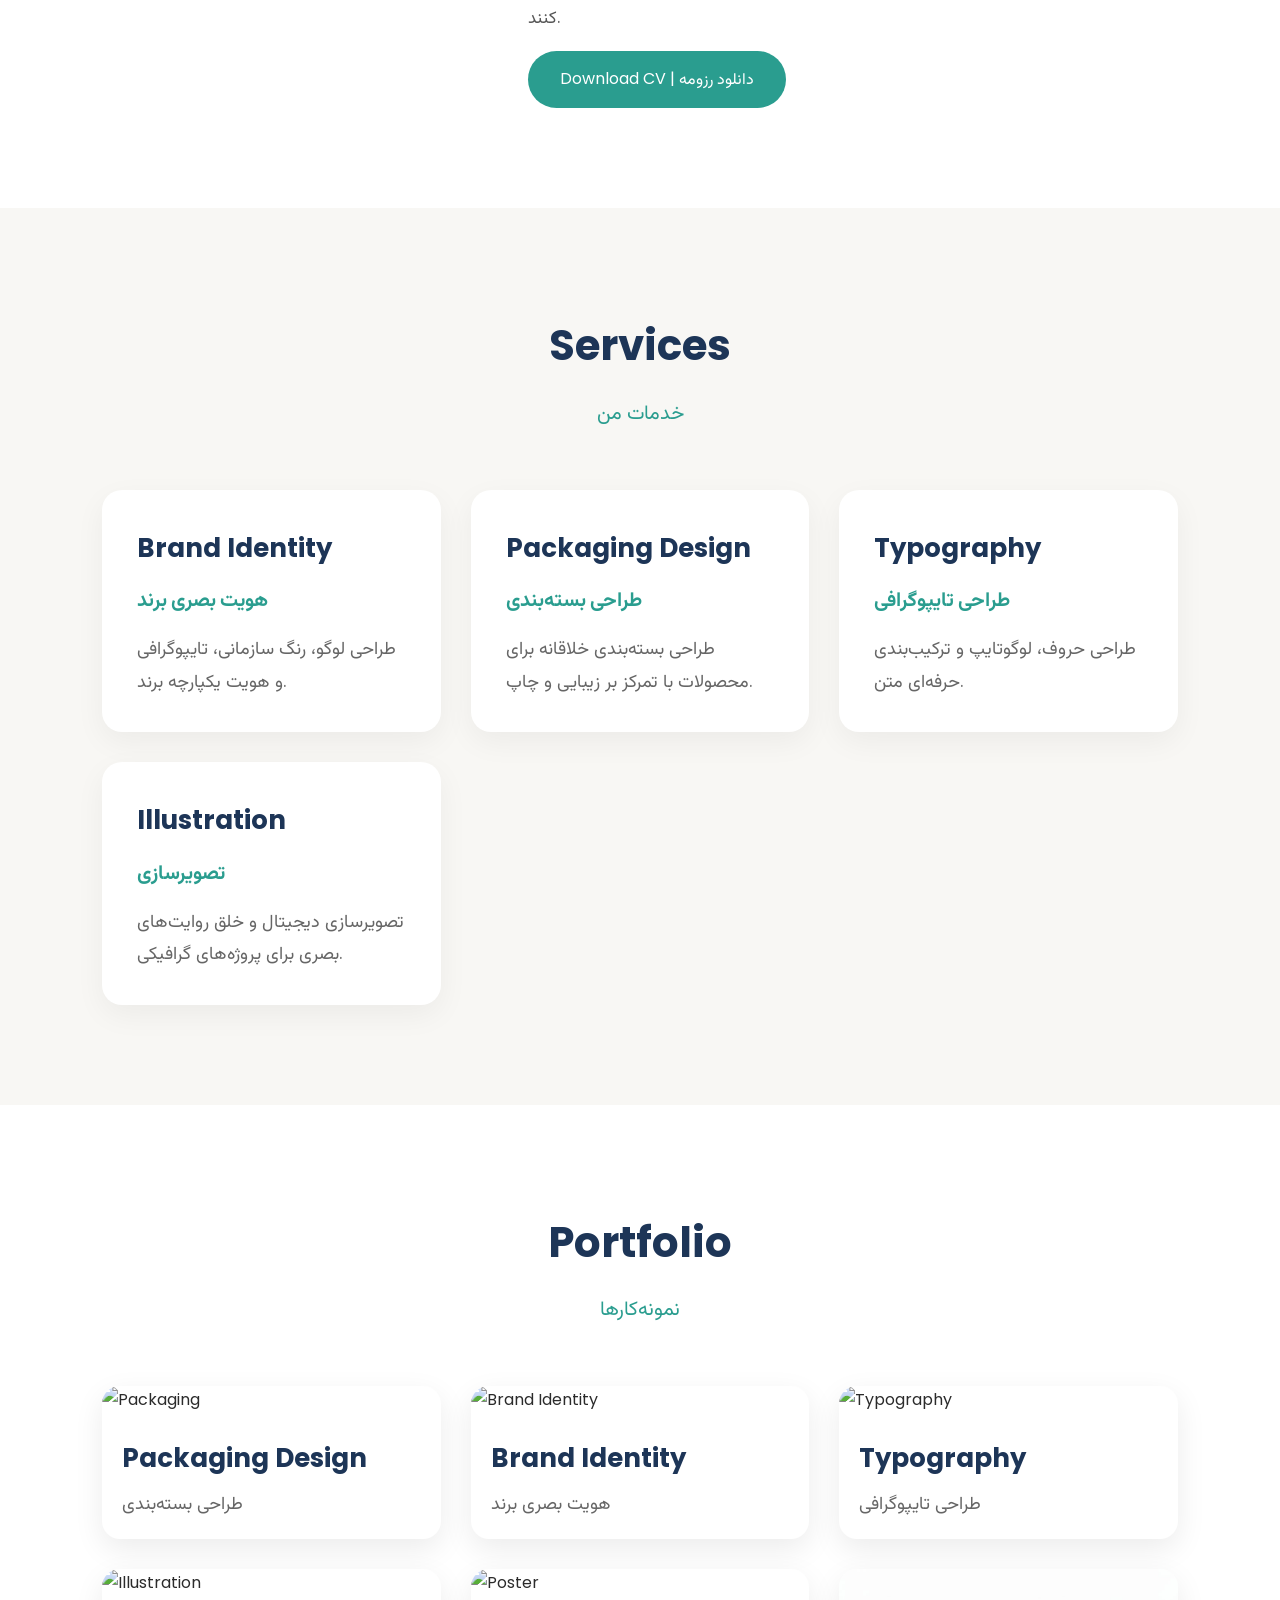
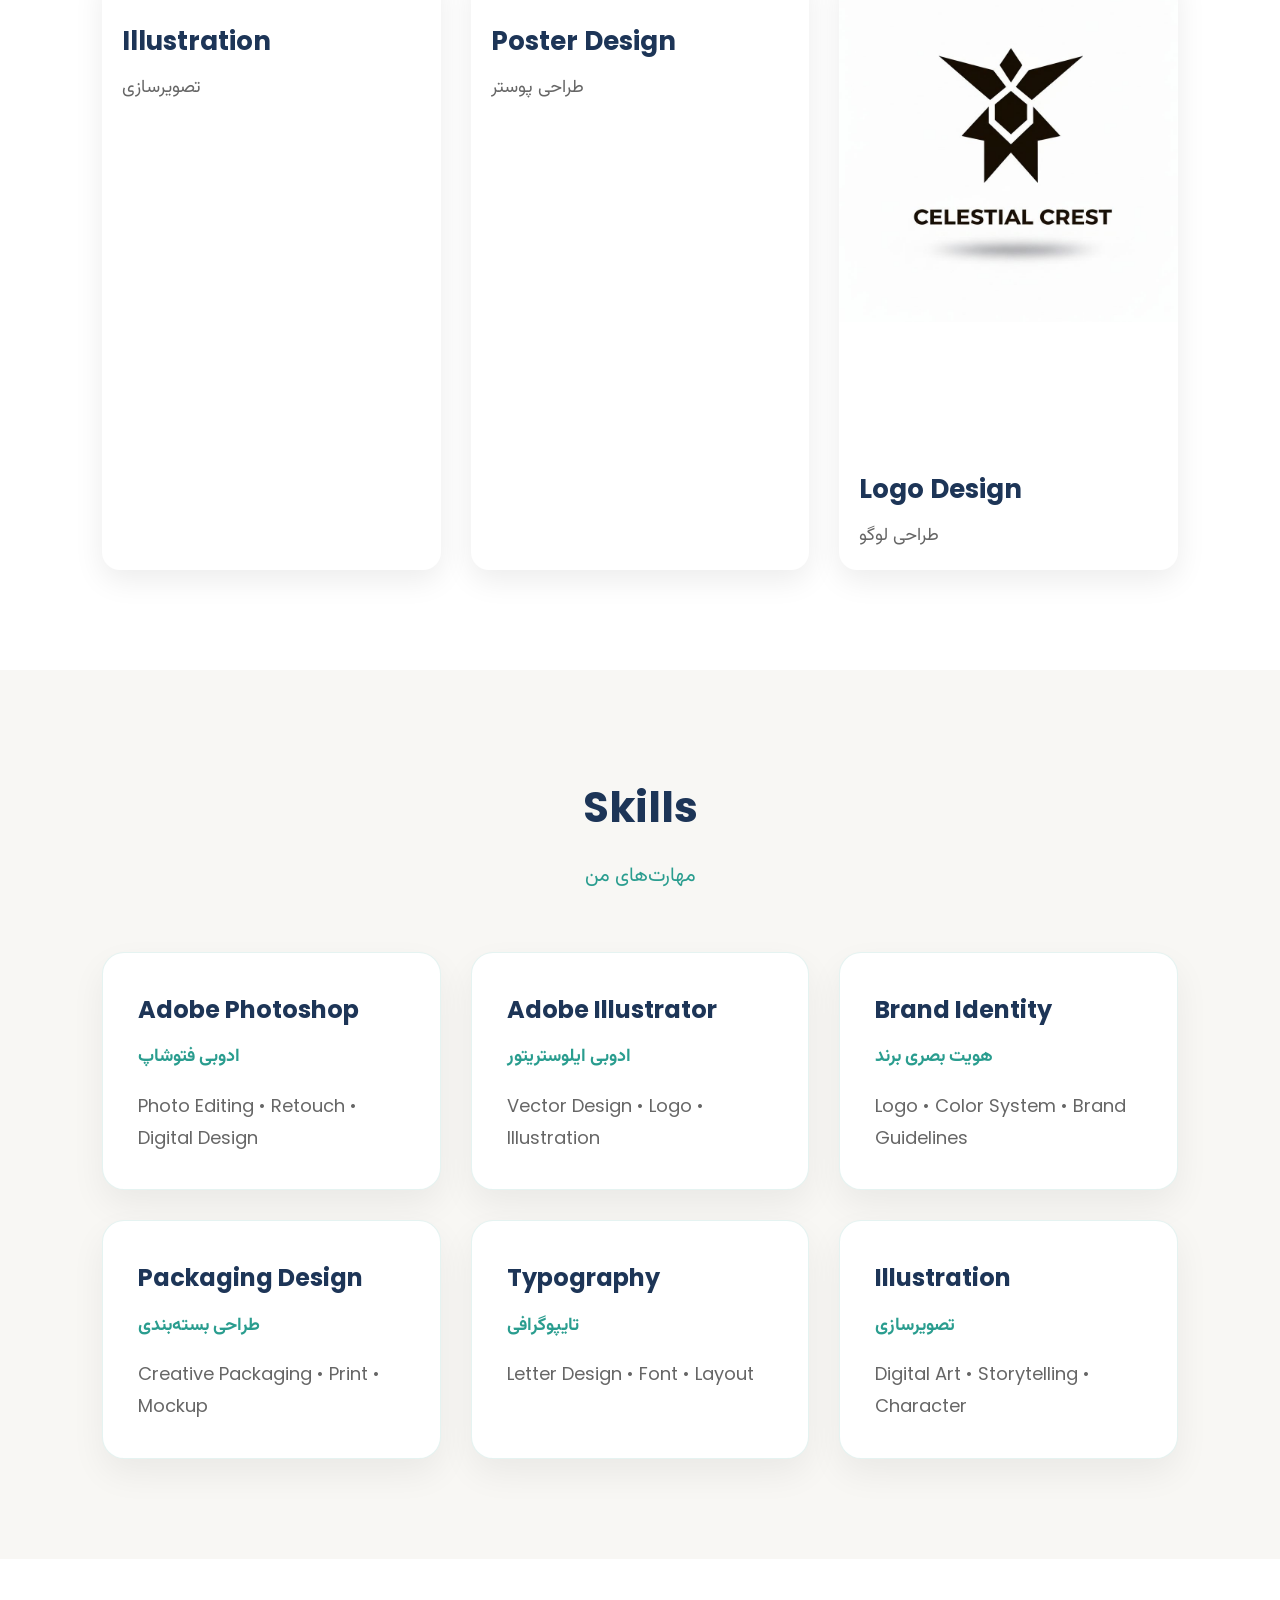
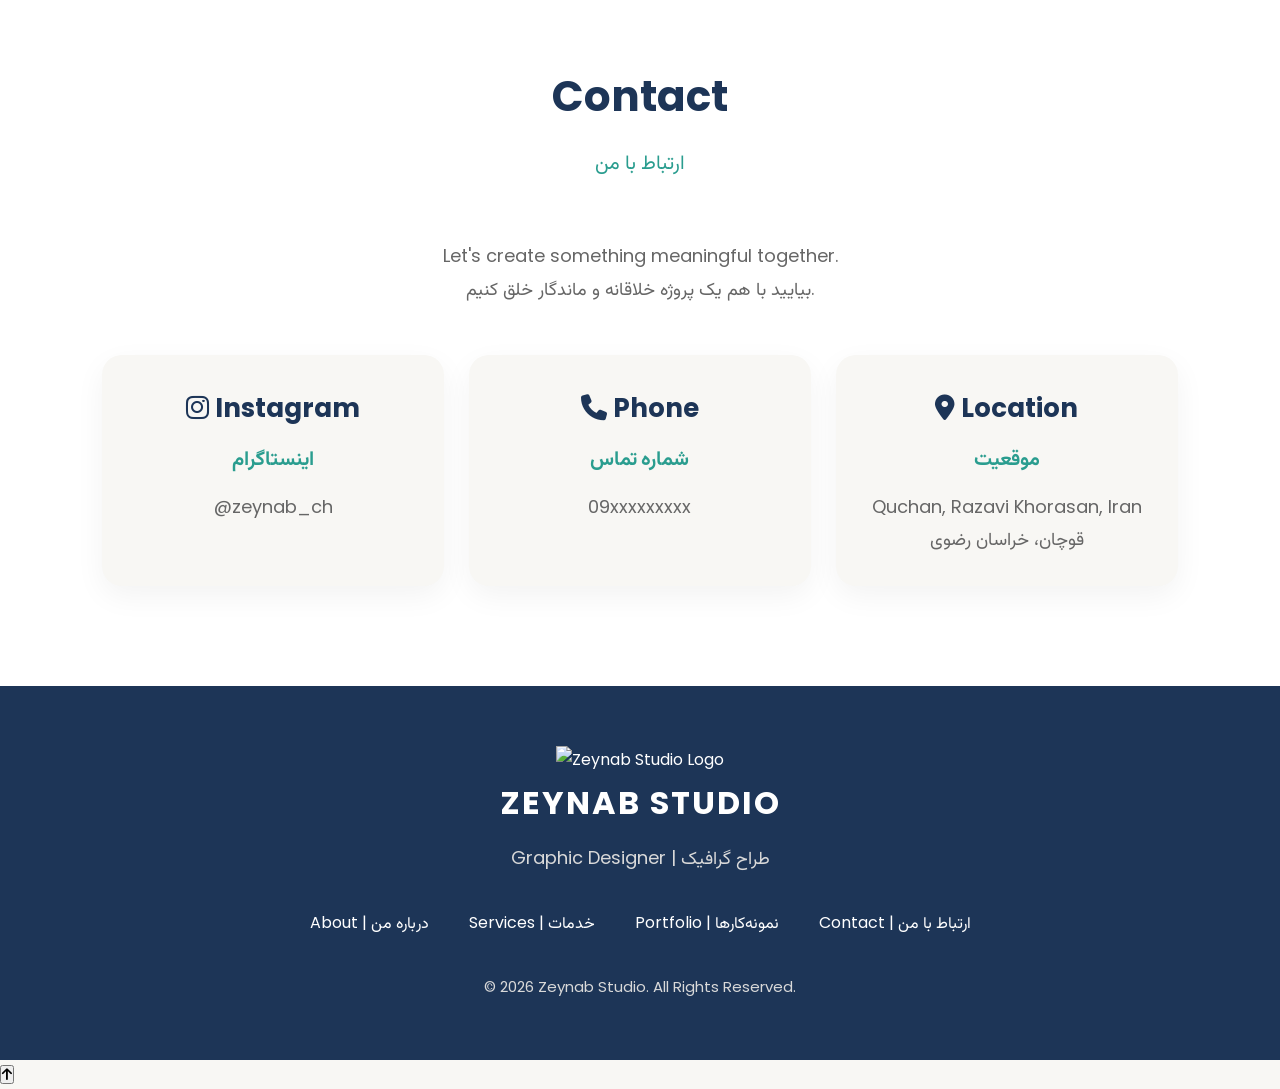
==== commit 33568618: "Update index.html" ====
--- a/index.html
+++ b/index.html
@@ -223,7 +223,7 @@
         </a>
 
         <a href="logo.html" class="portfolio-card">
-            <img src="./images/logo.jpeg11.png" alt="test">
+            <img src="test.png.png" alt="test">
             <h3>Logo Design</h3>
             <p>طراحی لوگو</p>
         </a>
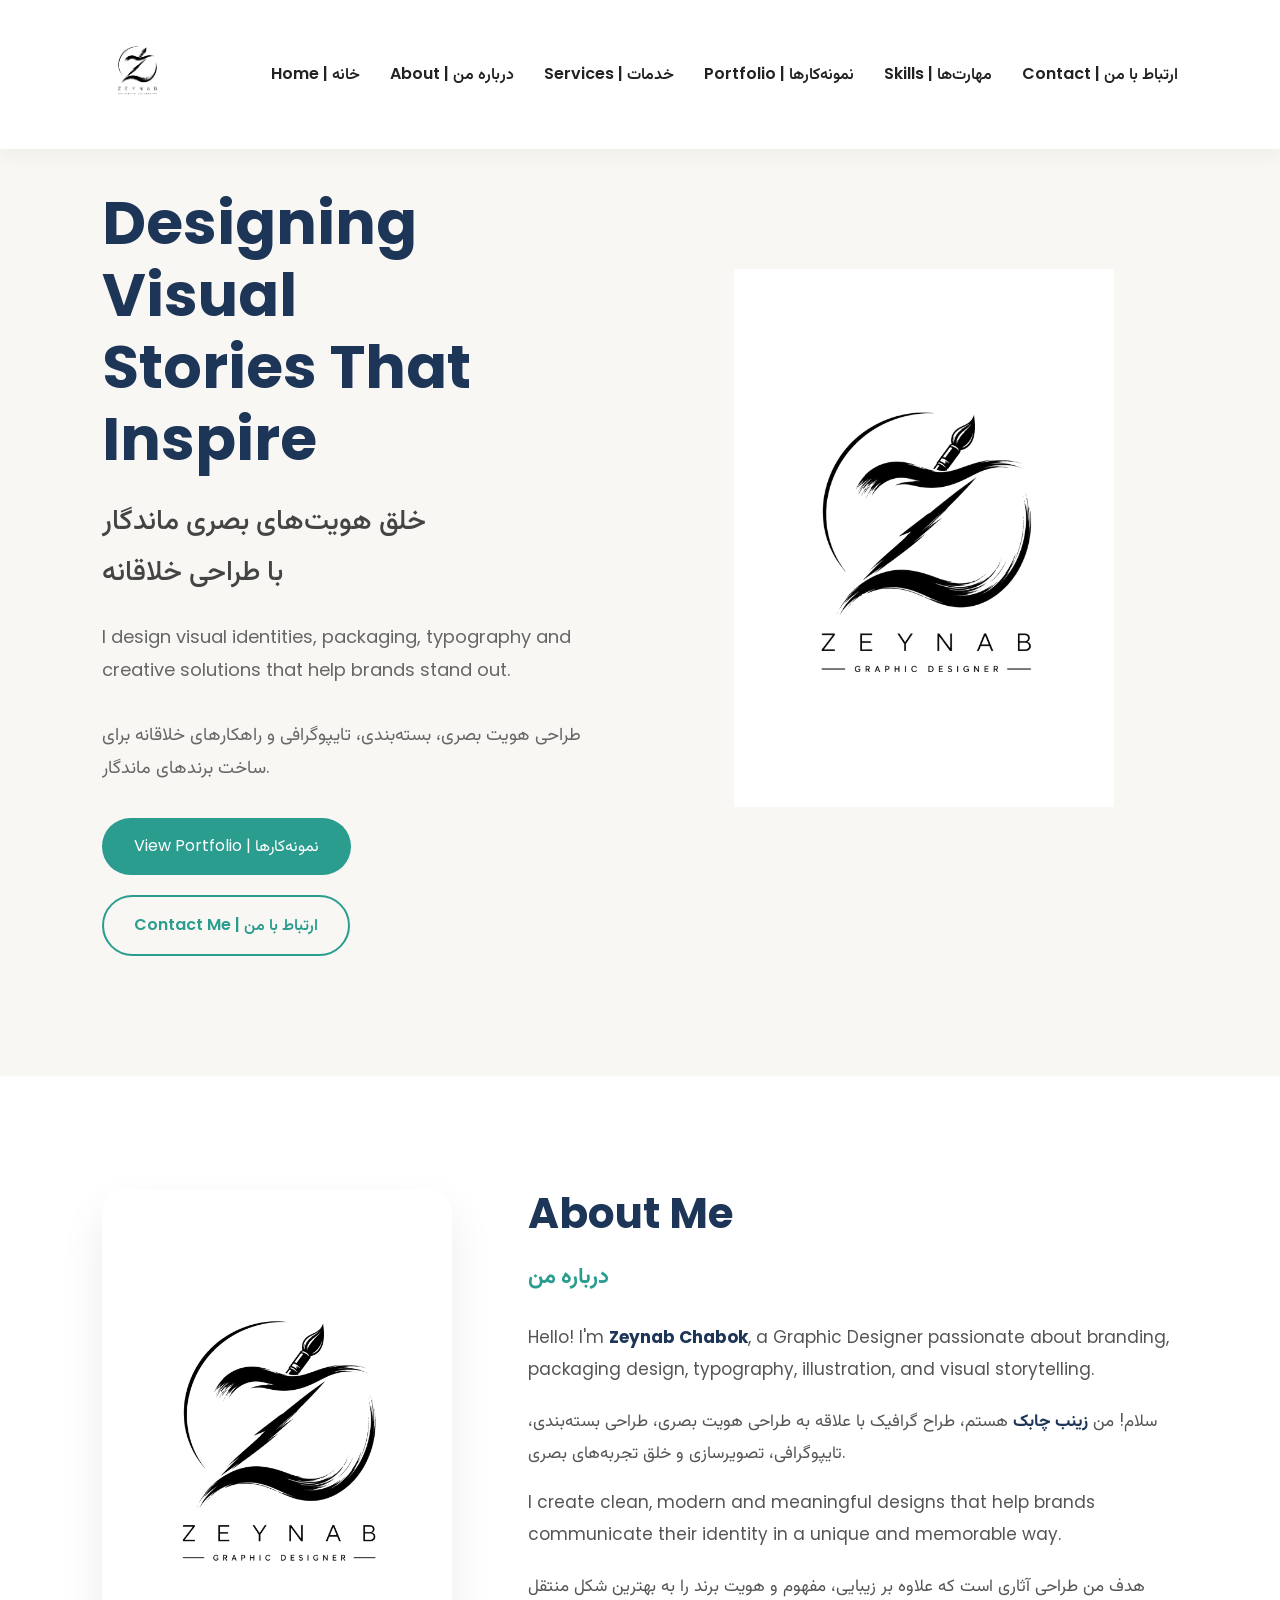
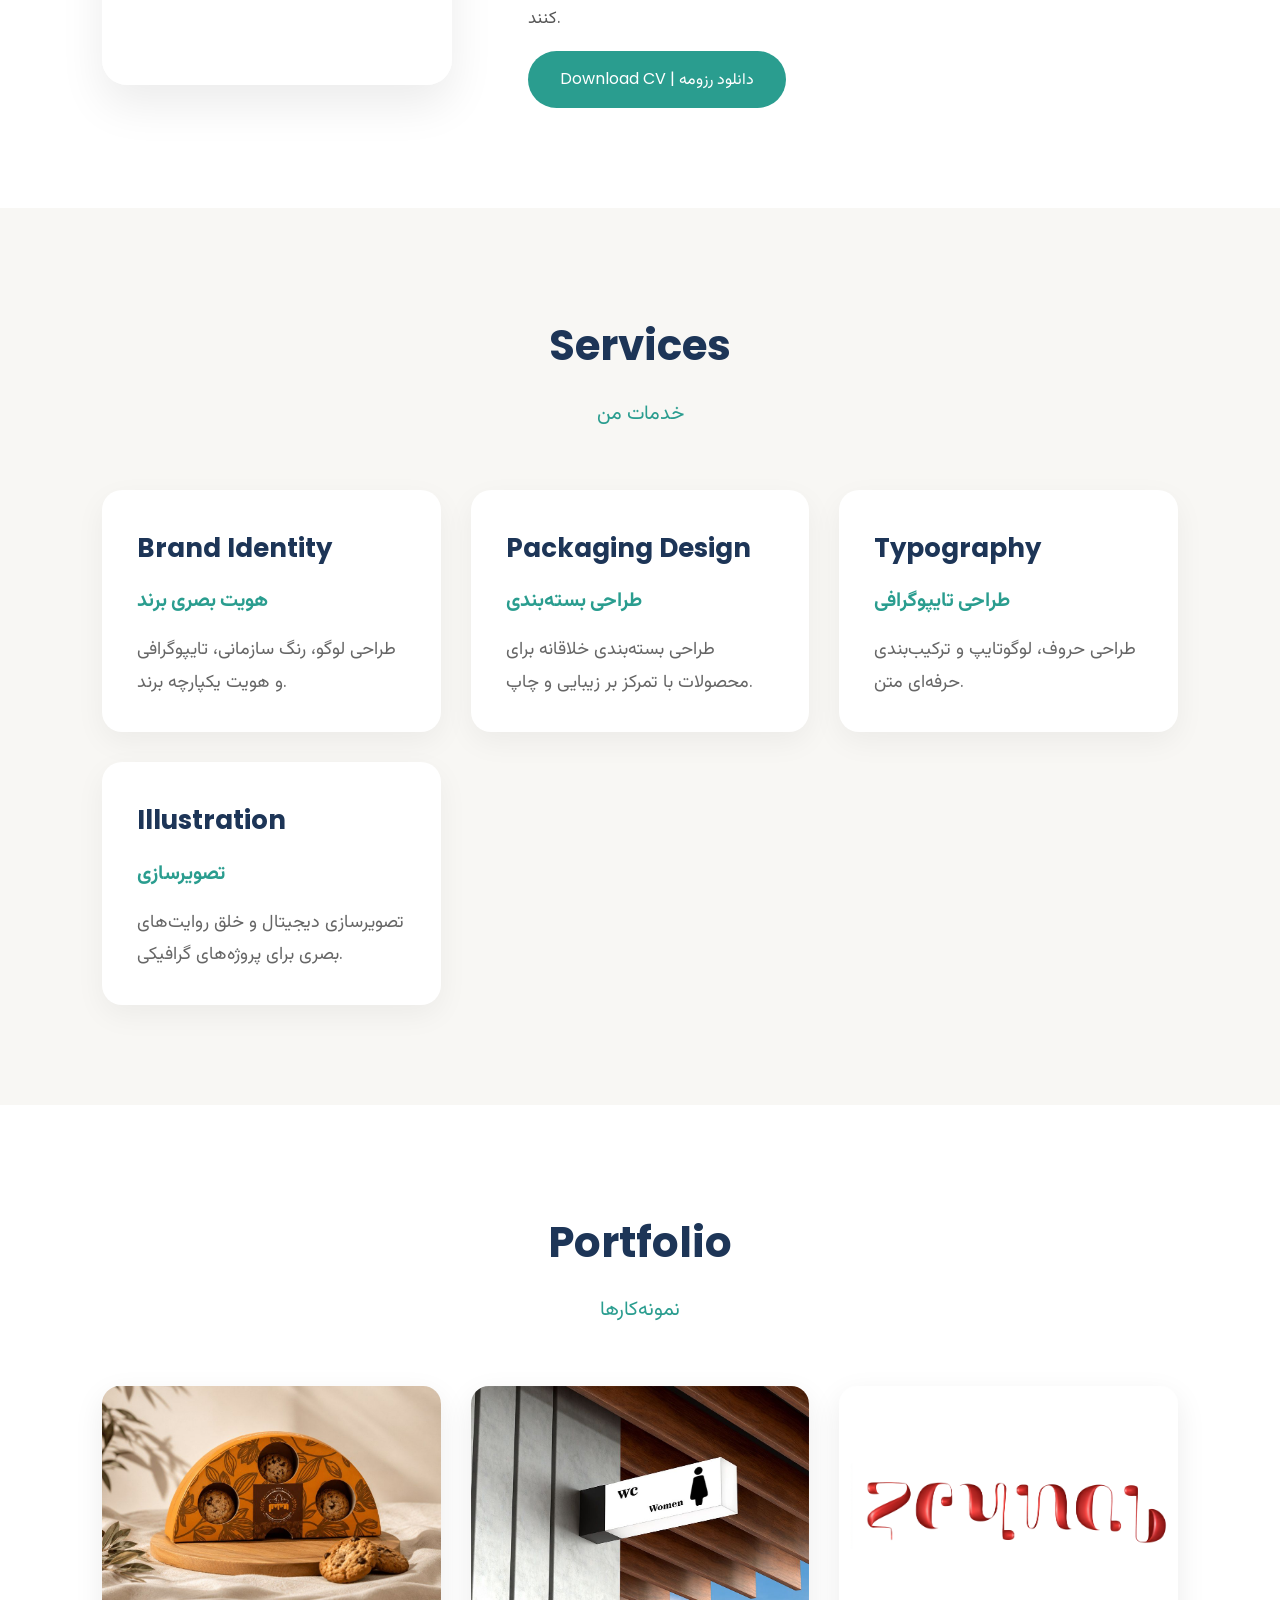
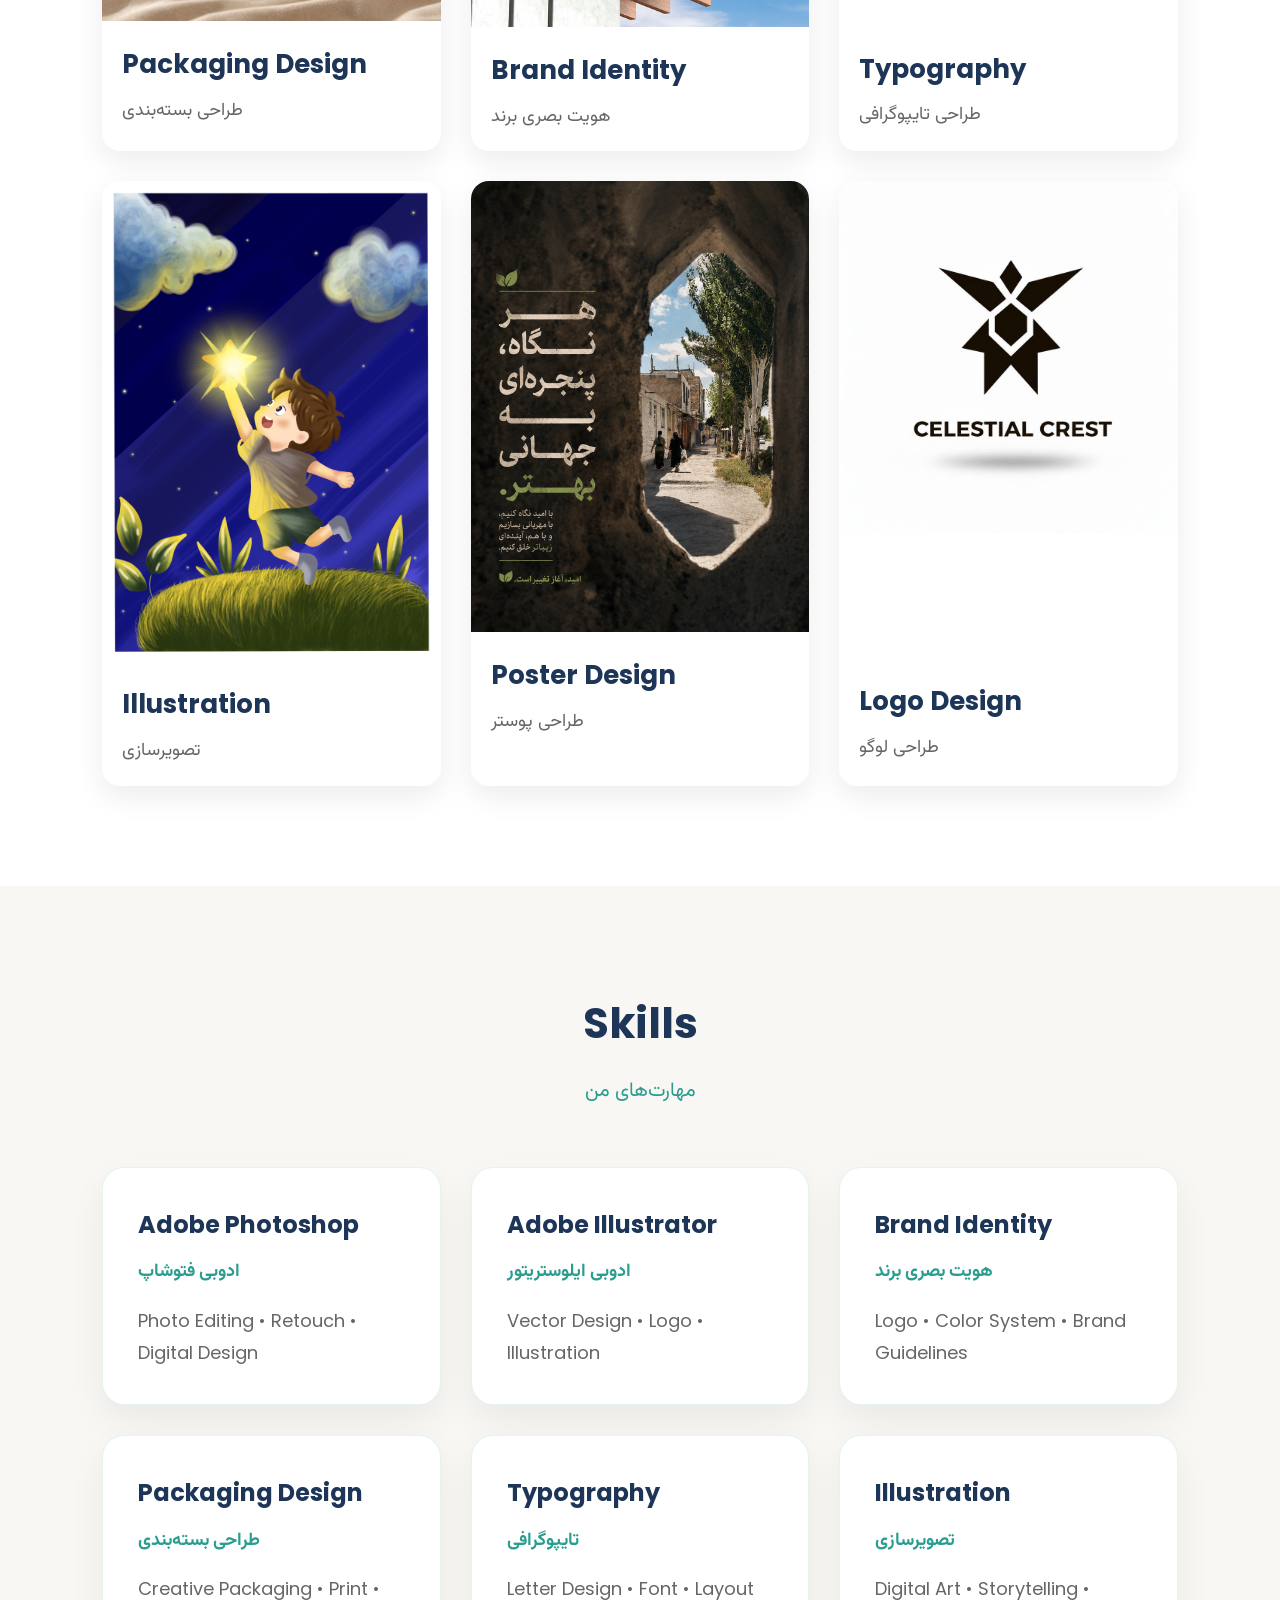
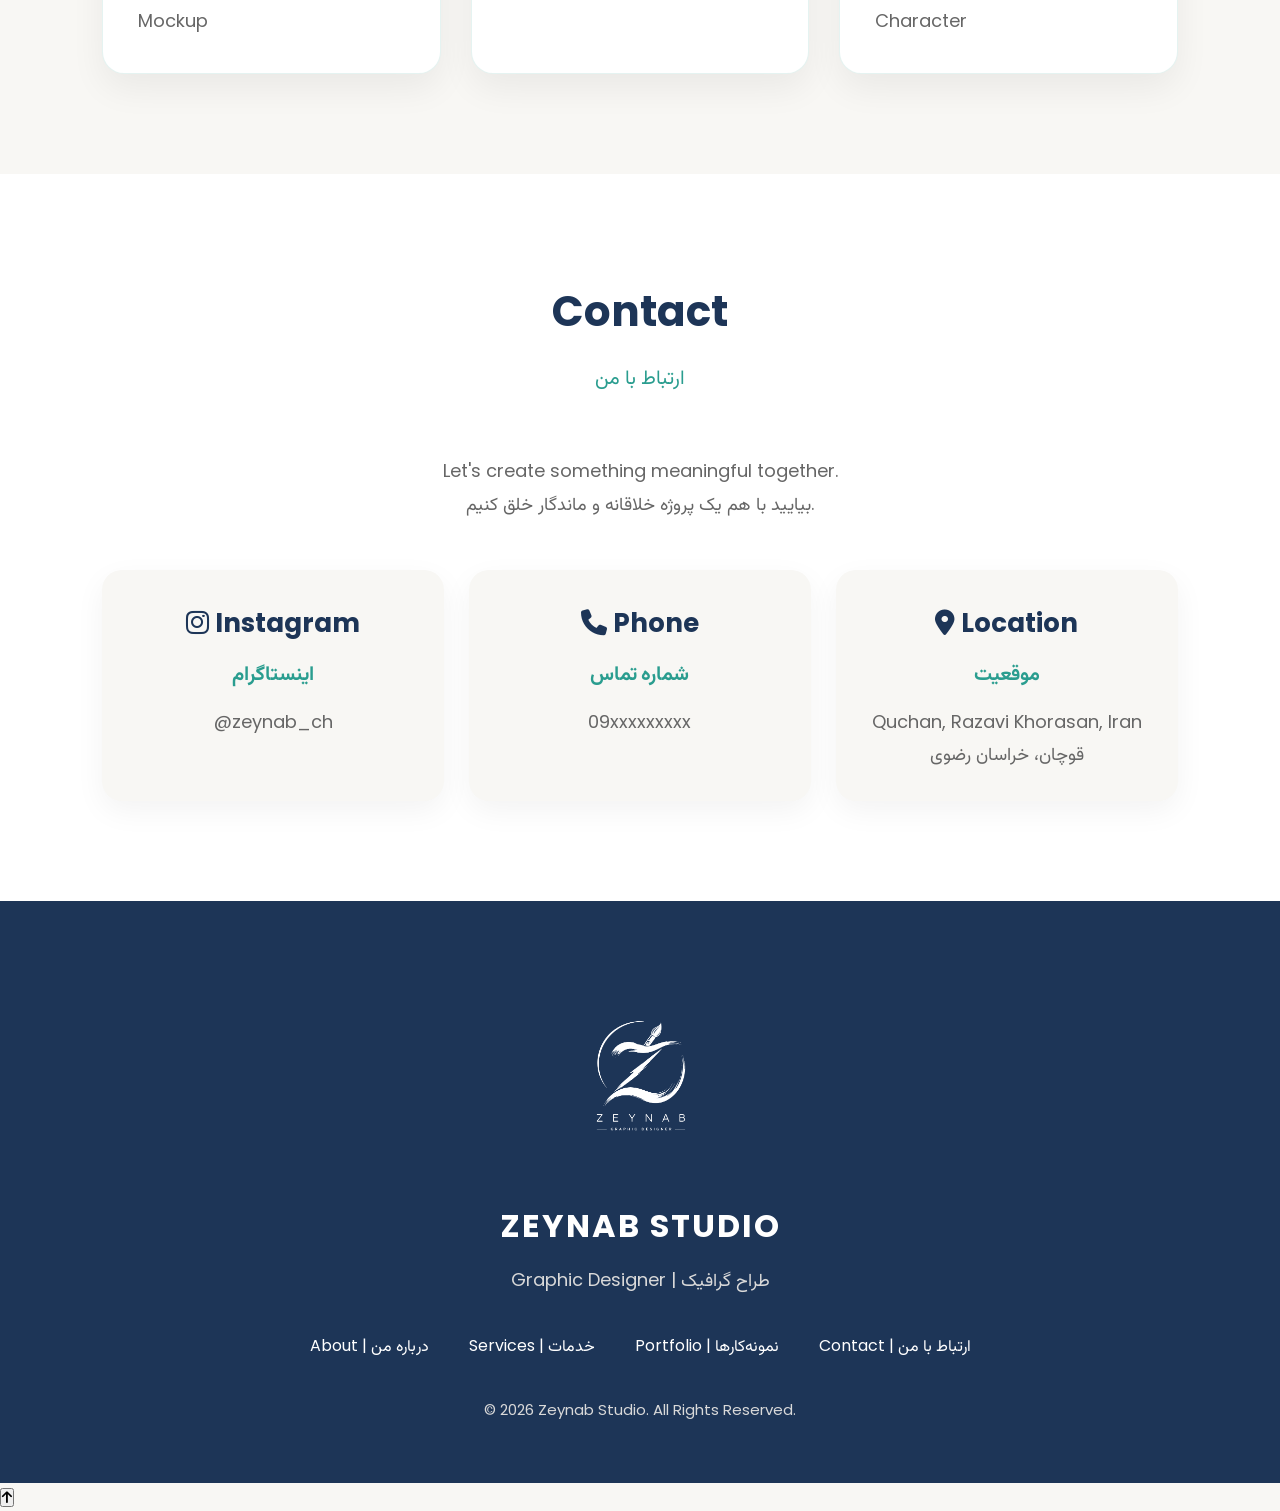
==== commit 9dbdf757: "Update index.html" ====
--- a/index.html
+++ b/index.html
@@ -30,7 +30,7 @@
 <nav>
 
     <a href="index.html" class="logo">
-    <img id="site-logo" src="./images/logo-dark.png.png" alt="Logo">
+    <img id="site-logo" src="logo-dark.png.png" alt="Logo">
 </a>
 
 
@@ -97,7 +97,7 @@
 
     <div class="hero-image">
 
-        <img src="images/logo.png2.jpg" >
+        <img src="logo.png2.jpg" >
 
     </div>
 
@@ -106,7 +106,7 @@
 <section class="about" id="about">
 
     <div class="about-image">
-        <img src="images/logo.png2.jpg" alt="Zeynab Chabok">
+        <img src="/logo.png2.jpg" alt="Zeynab Chabok">
     </div>
 
     <div class="about-text">
@@ -191,33 +191,33 @@
     <div class="portfolio-grid">
 
         <a href="packaging.html" class="portfolio-card">
-            <img src="images/packaging.jpeg2.jpeg" alt="Packaging">
+            <img src="packaging.jpeg2.jpeg" alt="Packaging">
             <h3>Packaging Design</h3>
             <p>طراحی بسته‌بندی</p>
         </a>
 
         <a href="branding.html" class="portfolio-card">
-            <img src="images/branding.jpeg2.jpeg" alt="Brand Identity">
+            <img src="branding.jpeg2.jpeg" alt="Brand Identity">
             <h3>Brand Identity</h3>
             <p>هویت بصری برند</p>
         </a>
 
         <a href="typography.html" class="portfolio-card">
            
-            <img src="images/typography.jpg2.jpg" alt="Typography">
+            <img src="typography.jpg2.jpg" alt="Typography">
             <h3>Typography</h3>
             <p>طراحی تایپوگرافی</p>
         </a>
 
         <a href="illustration.html" class="portfolio-card">
-            <img src="images/illustration.png.png" alt="Illustration">
+            <img src="illustration.png.png" alt="Illustration">
             <h3>Illustration</h3>
             
             <p>تصویرسازی</p>
         </a>
 
         <a href="poster.html" class="portfolio-card">
-            <img src="images/poster.png4.png" alt="Poster">
+            <img src="poster.png4.png" alt="Poster">
             <h3>Poster Design</h3>
             <p>طراحی پوستر</p>
         </a>
@@ -320,7 +320,7 @@
 <footer>
 
     <div class="footer-logo">
-        <img src="images/logolight.png1.png" alt="Zeynab Studio Logo">
+        <img src="logolight.png1.png" alt="Zeynab Studio Logo">
     </div>
 
     <h2>ZEYNAB STUDIO</h2>
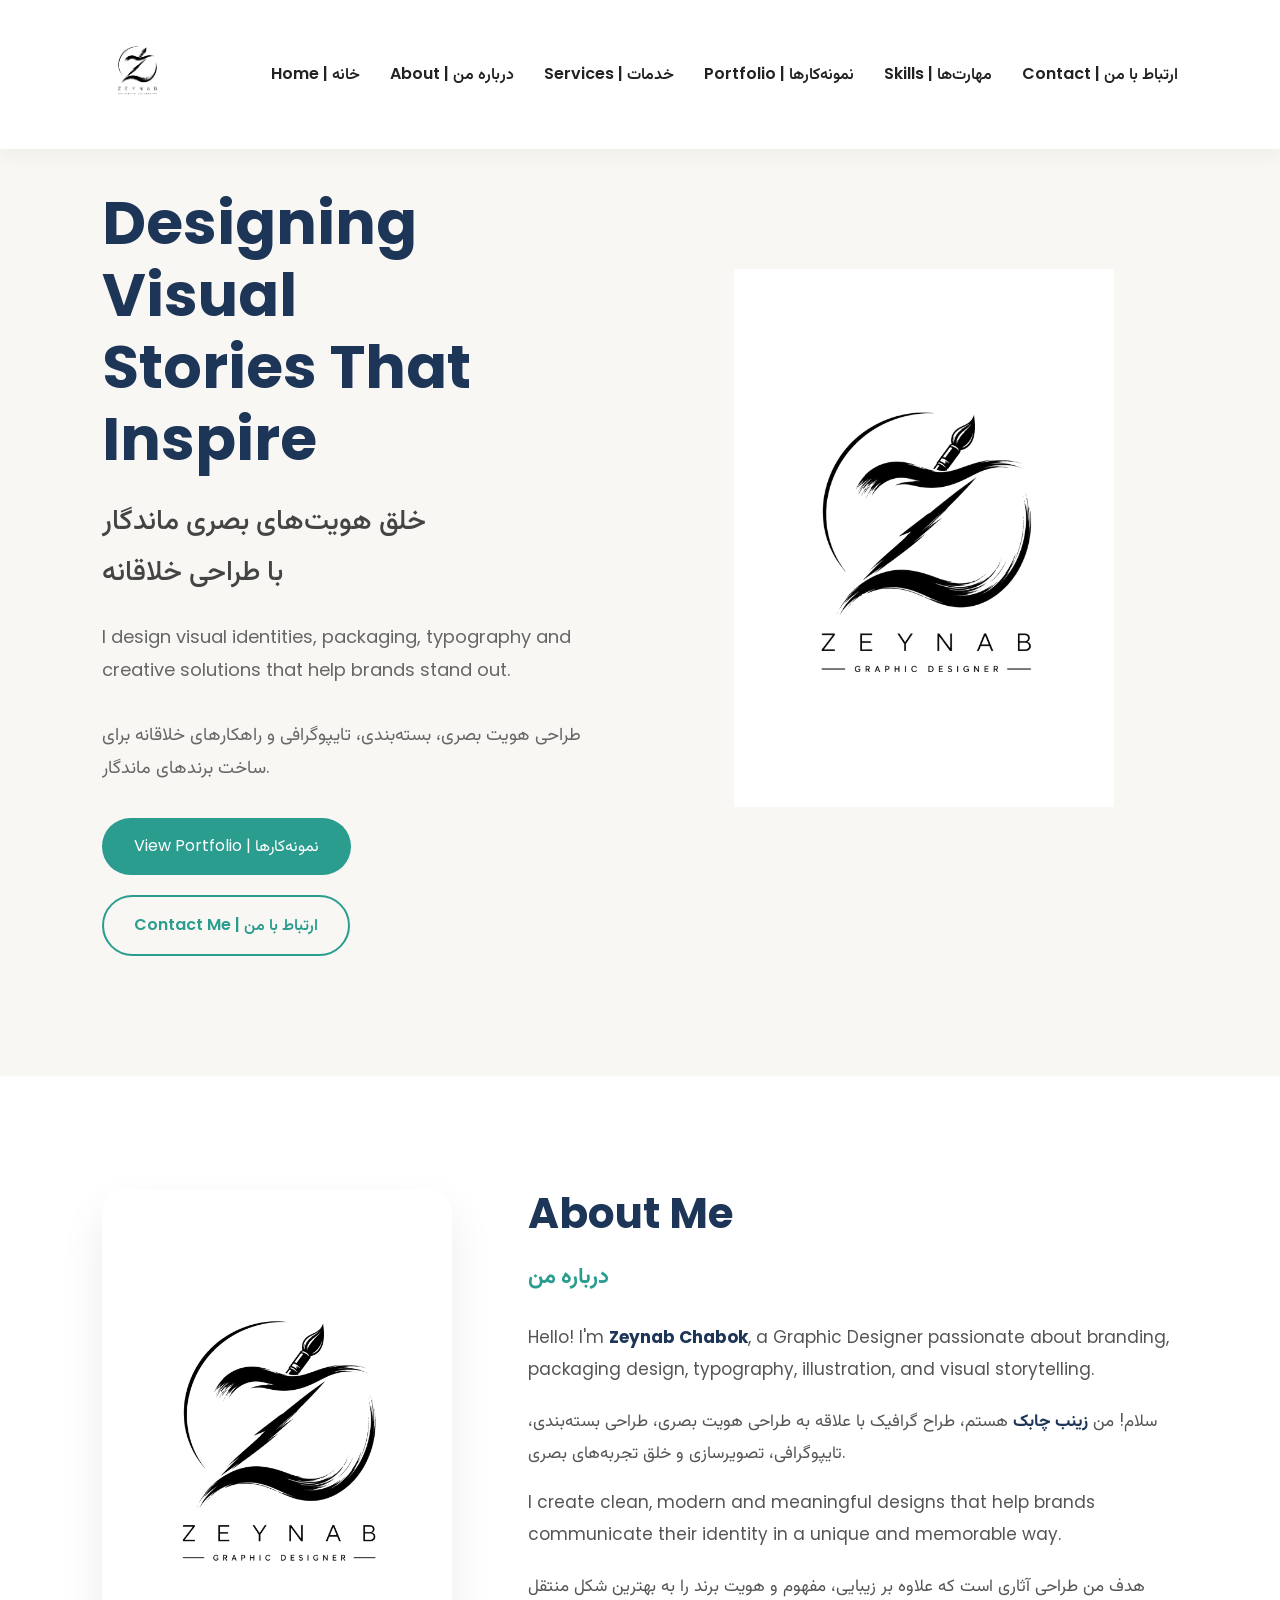
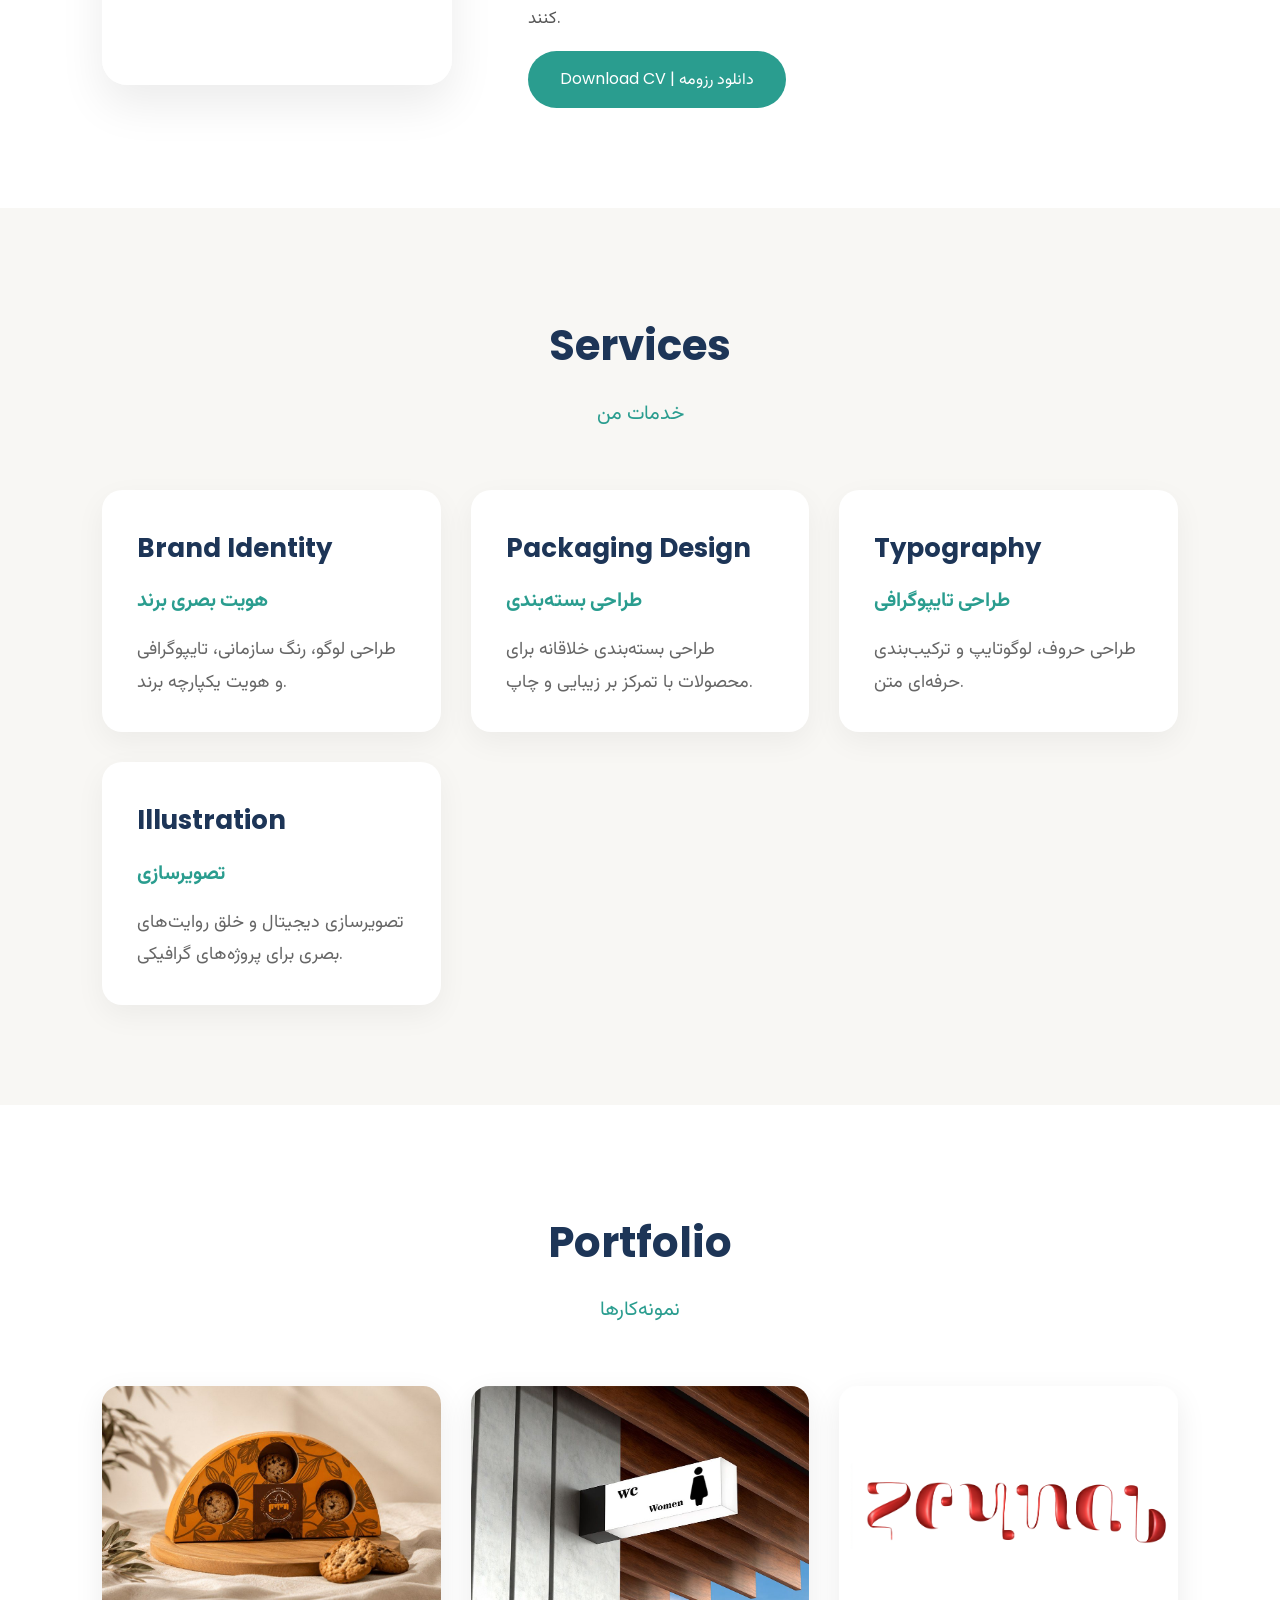
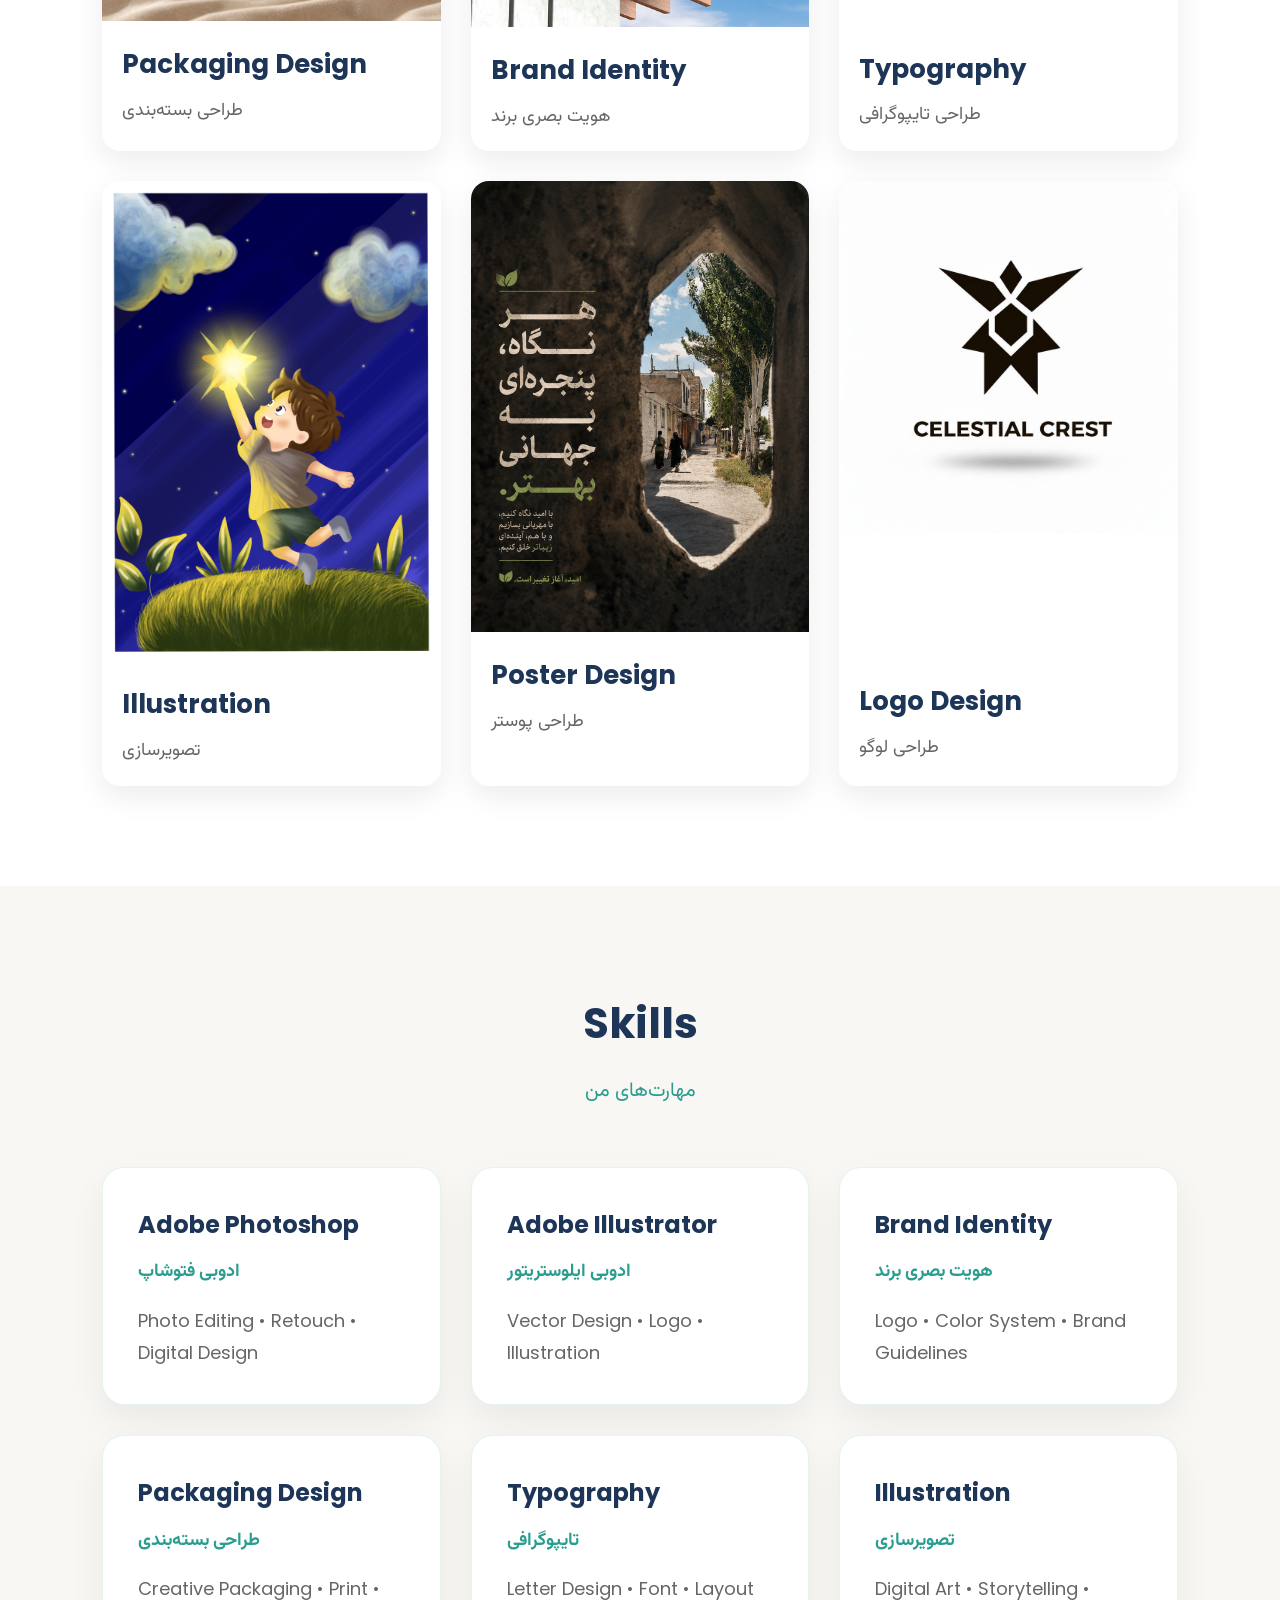
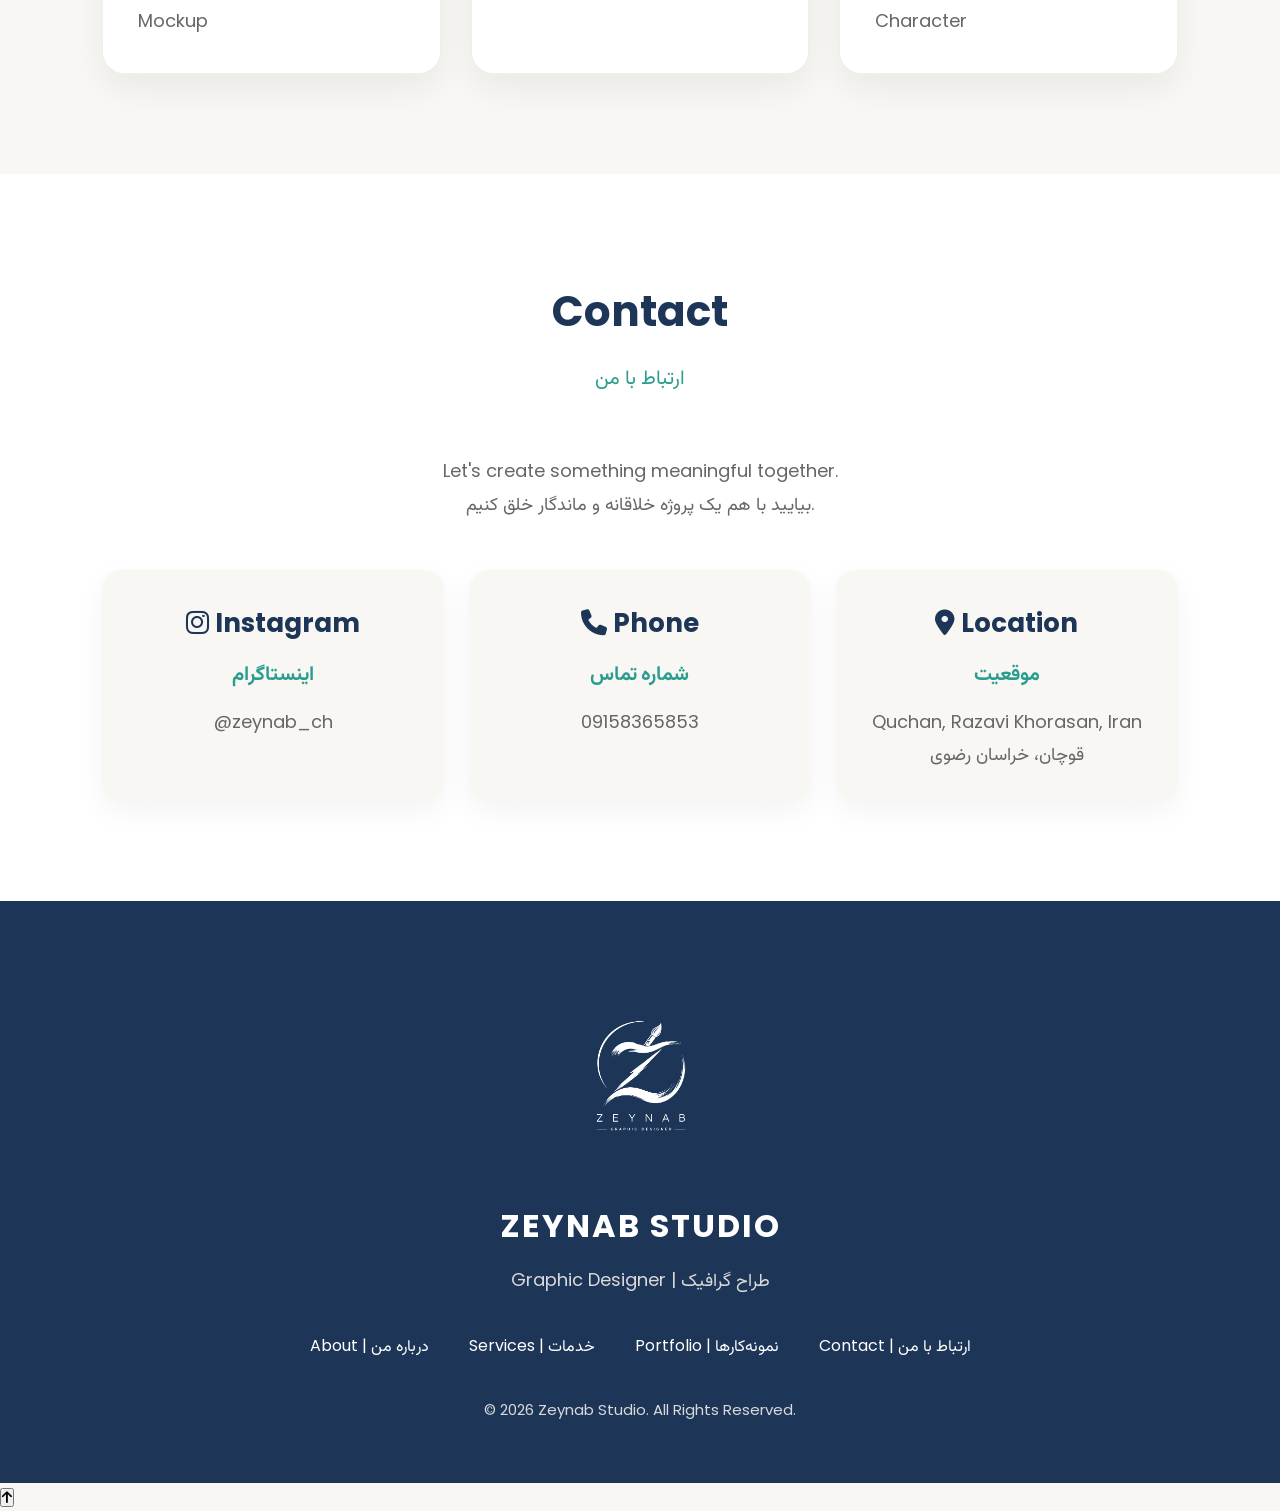
==== commit 9d07a212: "Update index.html" ====
--- a/index.html
+++ b/index.html
@@ -106,7 +106,7 @@
 <section class="about" id="about">
 
     <div class="about-image">
-        <img src="/logo.png2.jpg" alt="Zeynab Chabok">
+        <img src="logo.png2.jpg" alt="Zeynab Chabok">
     </div>
 
     <div class="about-text">
@@ -304,7 +304,7 @@
         <div class="contact-card">
             <h3><i class="fa-solid fa-phone"></i> Phone</h3>
             <h4>شماره تماس</h4>
-            <p>09xxxxxxxxx</p>
+            <p>09158365853</p>
         </div>
 
         <div class="contact-card">
